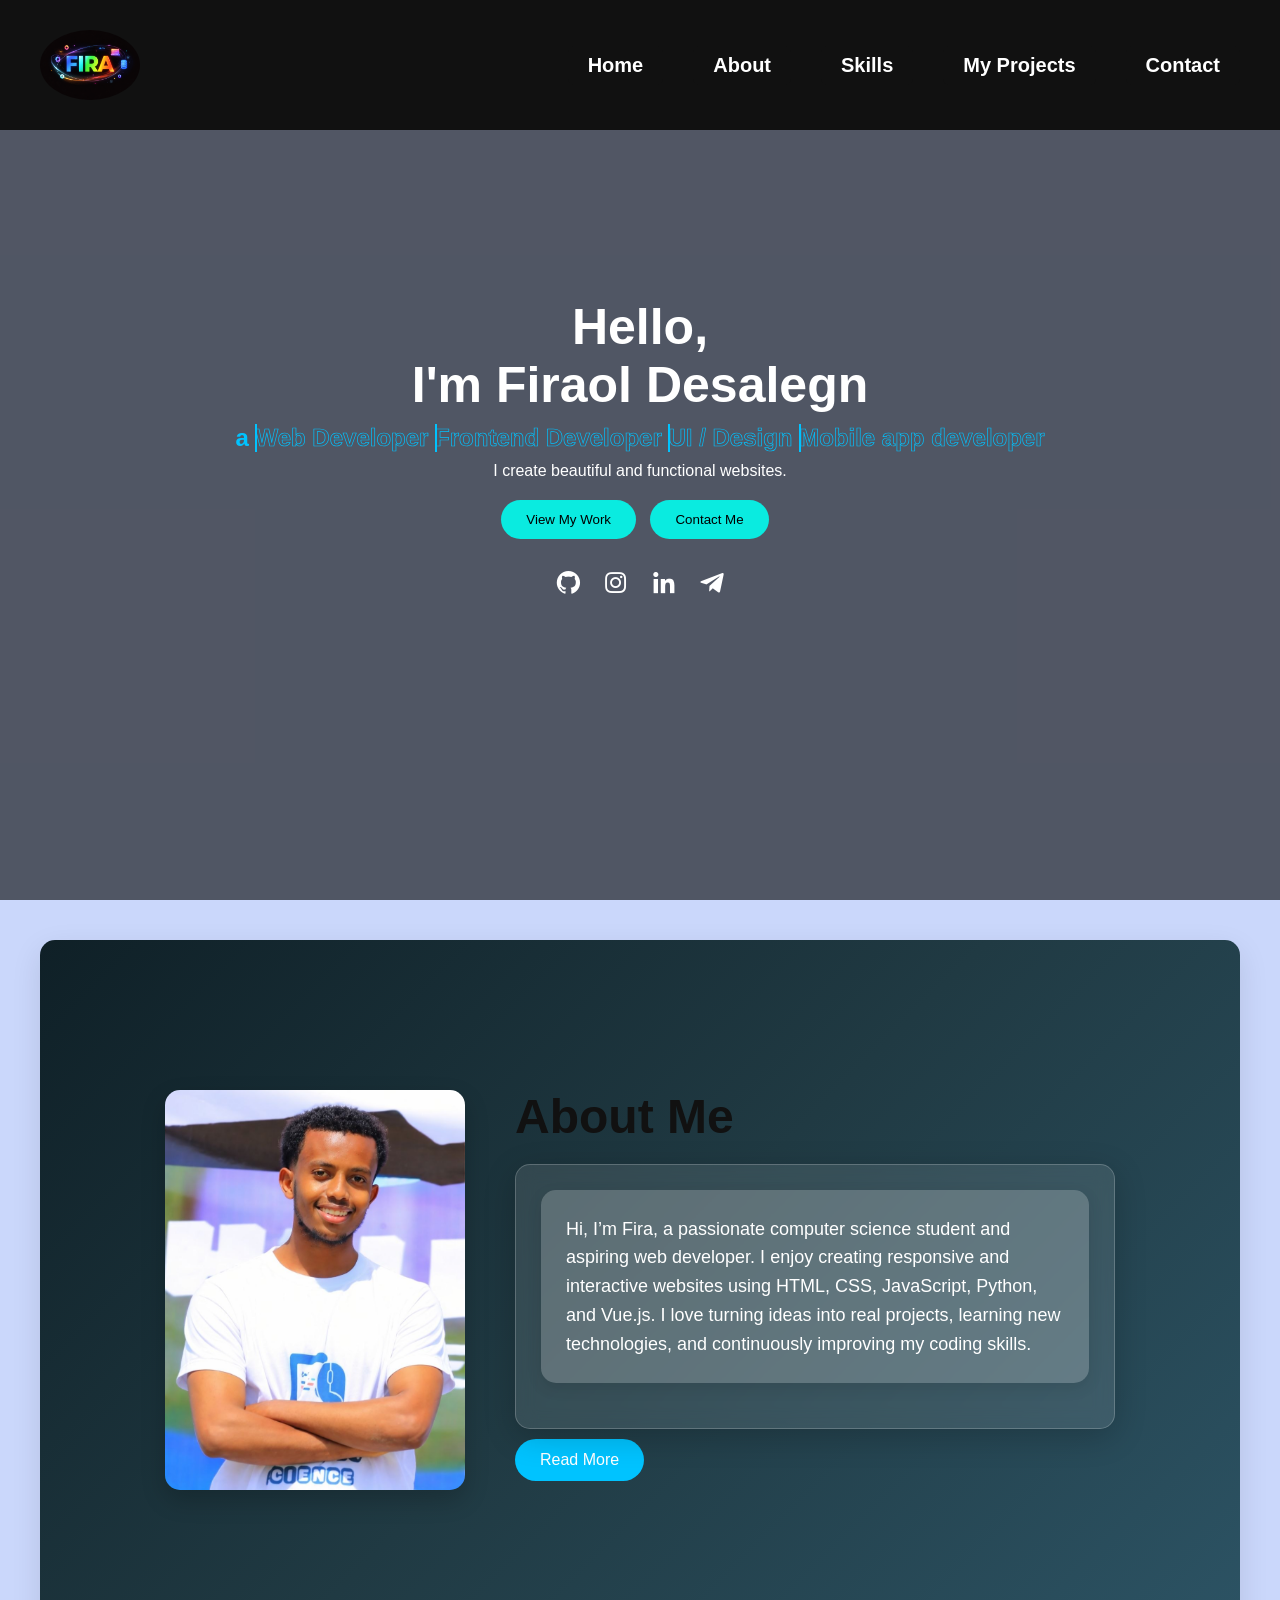
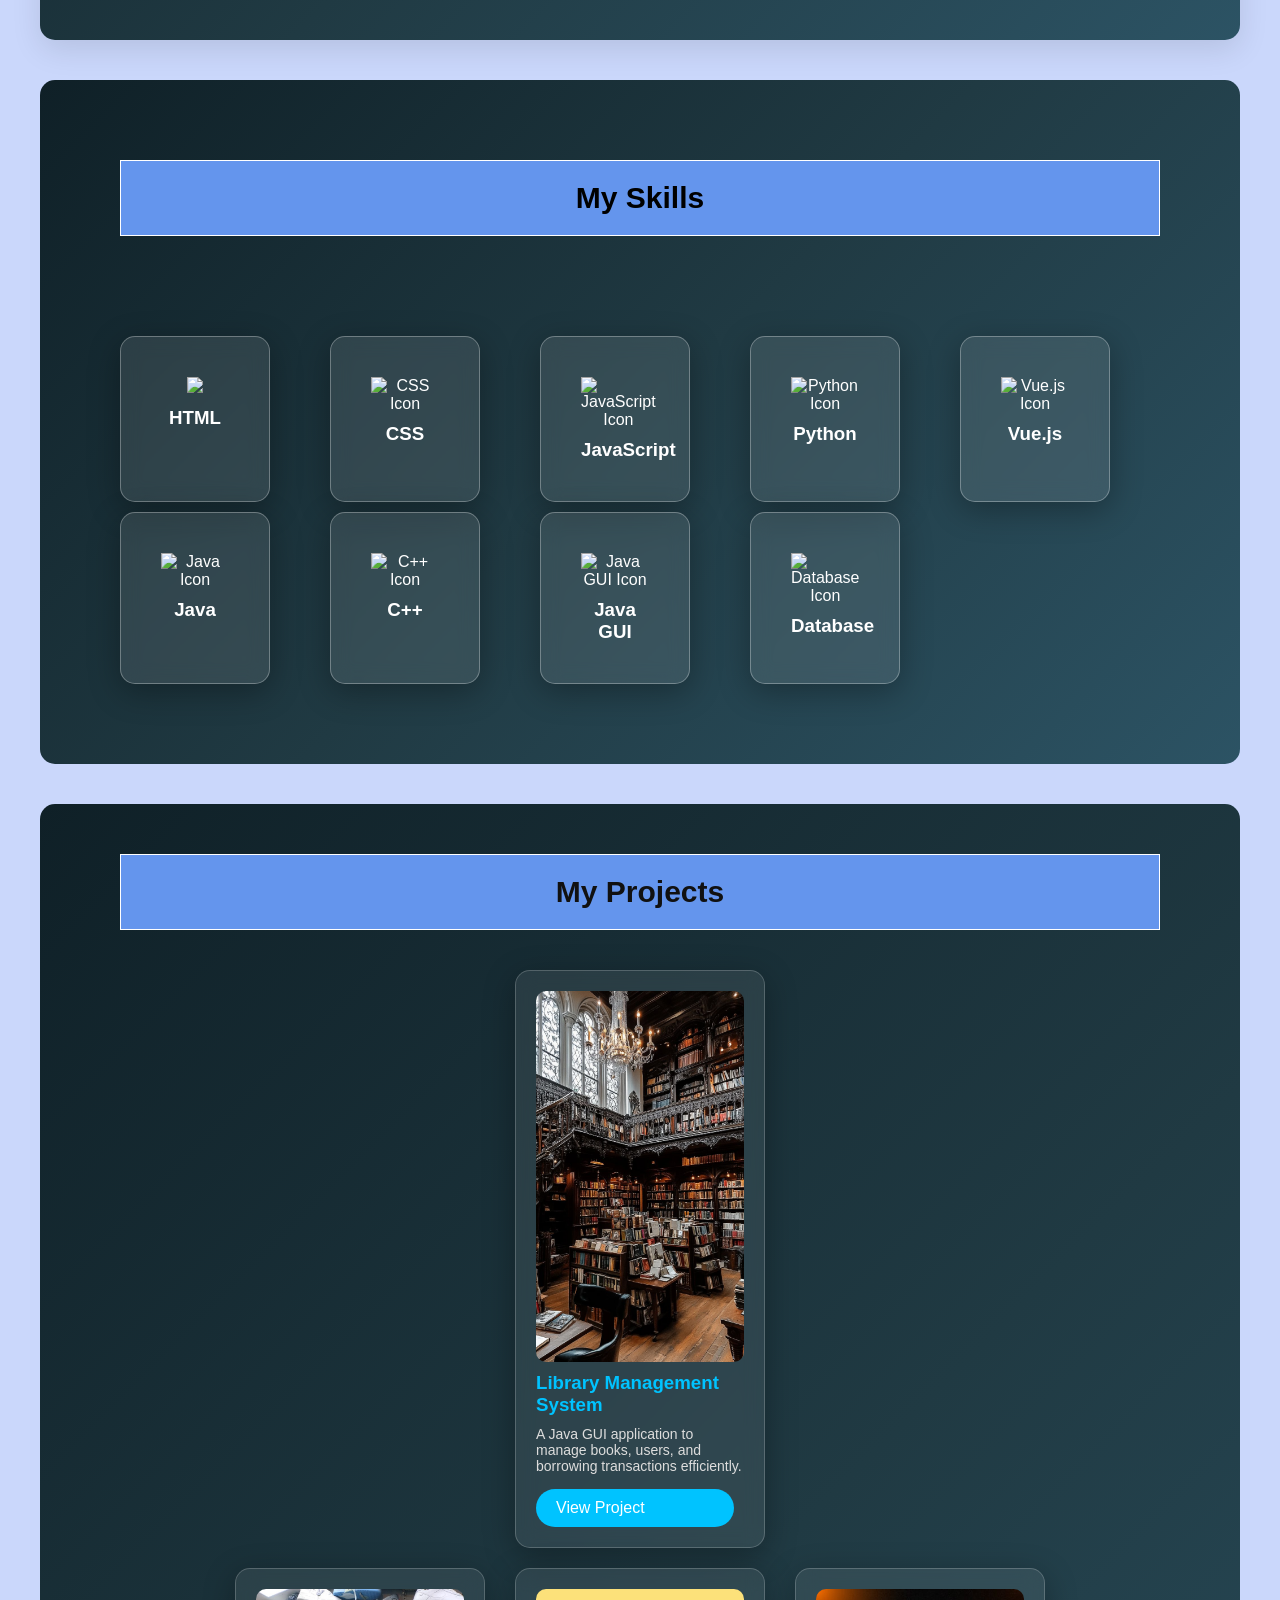
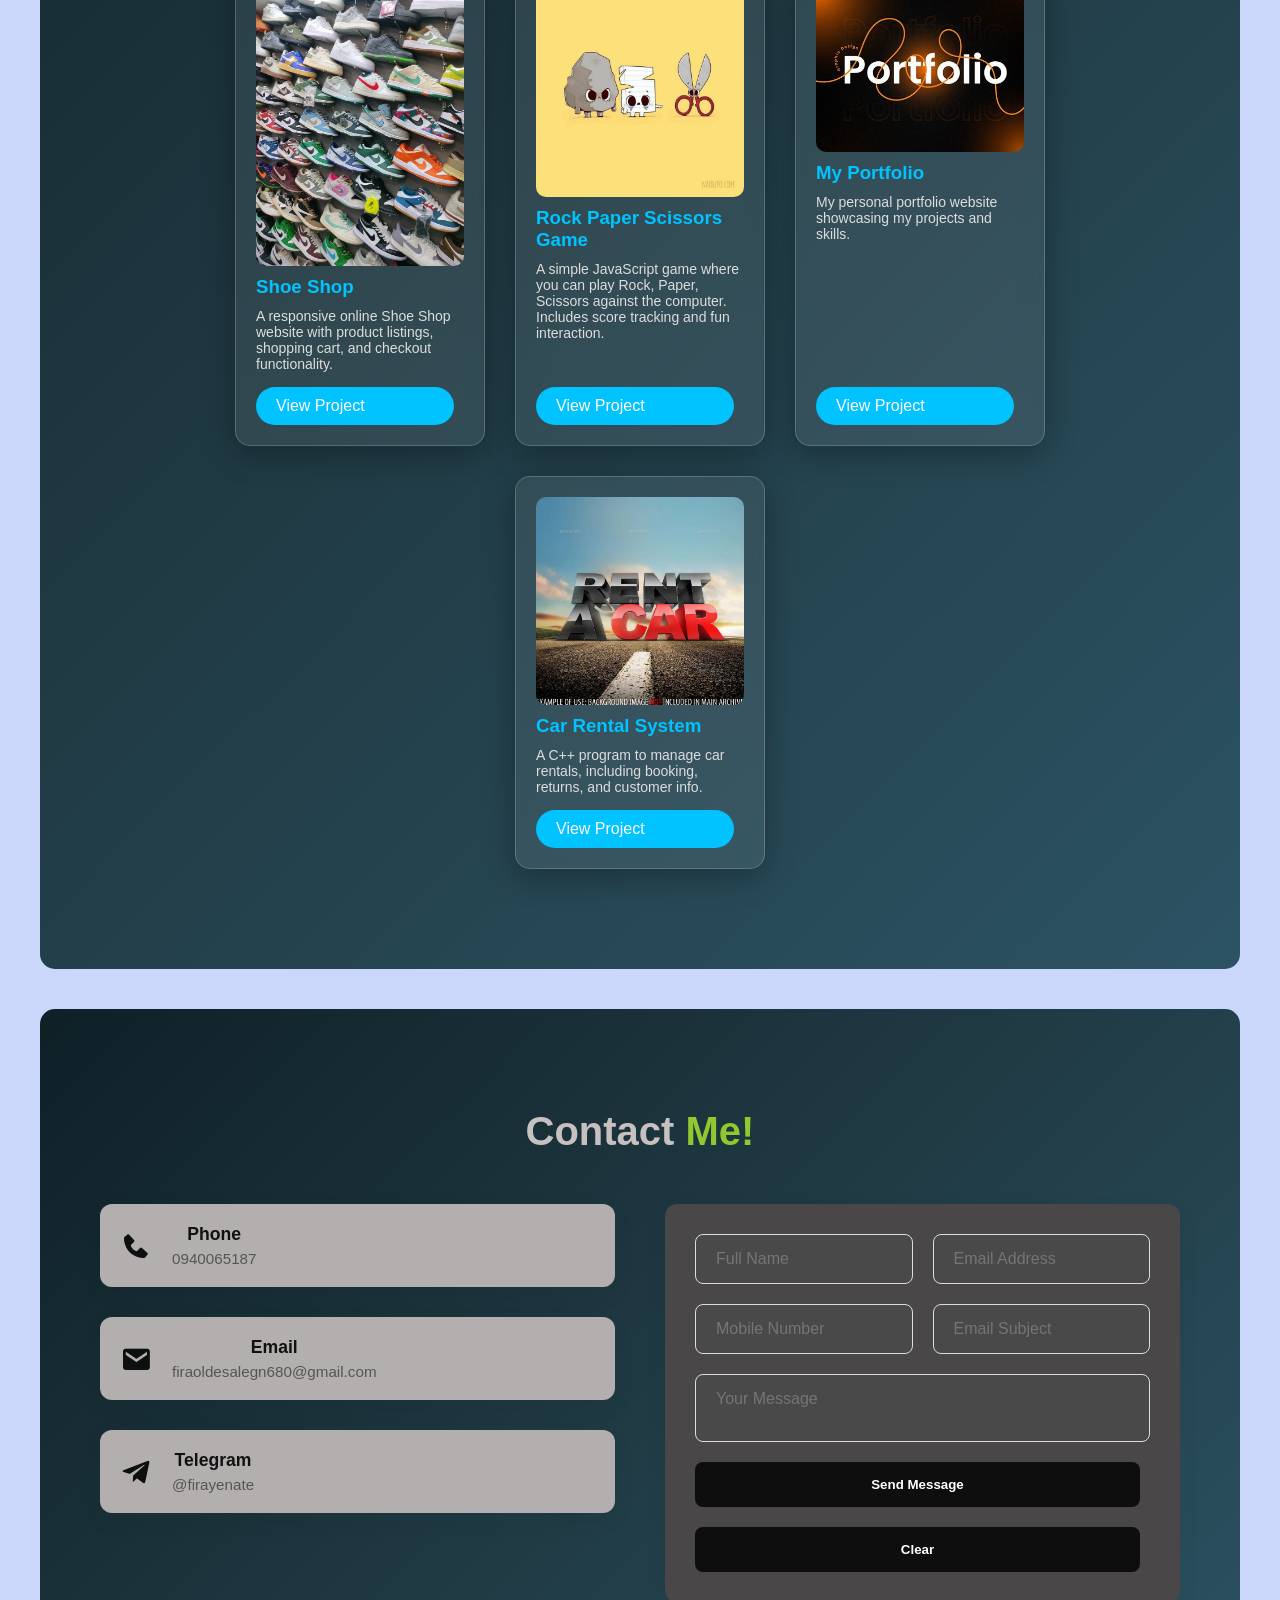
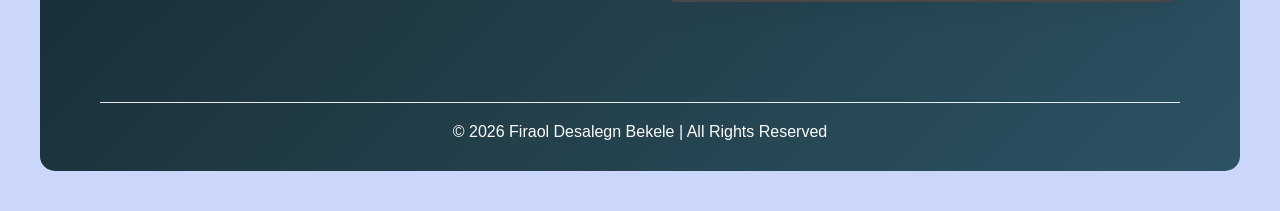
==== index.html @ 2a514461 "first commit" ====
<!DOCTYPE html>
<html lang="en">

<head>
<meta charset="UTF-8">
<meta name="viewport" content="width=device-width, initial-scale=1.0">

<link href='https://unpkg.com/boxicons@2.1.4/css/boxicons.min.css' rel='stylesheet'>

<title>Fira Portfolio</title>
<link rel="stylesheet" href="sty.css">
</head>

<body>

<!-- NAVBAR -->
<nav>
<!-- <h2 class="logo">Fira</h2> -->
<img src="/pro/logooo.png" alt="Fira" width="100" height="70">
<ul>
<li><a href="#home" id="hom">Home</a></li>
<li><a href="#about" id="abo">About</a></li>
<li><a href="#skills" id="skil">Skills</a></li>
<li><a href="#works" id="wor">My Projects</a></li>
<li><a href="#contact" id="cont">Contact</a></li>
<!-- <li>
  <a href="cv.pdf" download class="download-cv" id="down">
    &#8681; Download CV
  </a>
  
</li> -->

</ul>
</nav>

<!-- HERO -->
<section id="home" class="Home">

<div class="Home-text">
            <h1> Hello, <br>
                I'm Firaol Desalegn</h1>
            <h2><strong>a</strong>
                <span style="--i:4" data-text=" Web Developer">Web Developer</span>
                <span style="--i:3" data-text=" Frontend Developer"> Frontend Developer</span>
                <span style="--i:2" data-text=" UI / Design"> UI / Design</span>
                <span style="--i:1" data-text="Mobile app developer">Mobile app developer</span>
            </h2>
<p>I create beautiful and functional websites.</p>

<button class="btn" onclick="document.getElementById('works').scrollIntoView({behavior:'smooth'})">View My Work</button>
<button class="btn"  onclick="document.getElementById('contact').scrollIntoView({behavior:'smooth'})">Contact Me</button>




 <!-- SOCIAL ICONS HERE -->
  <div class="SocialIcon">
    <a href="https://github.com/firayenate" target="_blank"><i class='bx bxl-github'></i></a>
    <a href="https://instagram.com/in/firayenate" target="_blank"><i class='bx bxl-instagram'></i></a>
      <a href="https://linkedin.com/in/firayenate" target="_blank">
    <i class='bx bxl-linkedin'></i>
  </a>
    <a href="https://telegram.com/in/firayenate" target="_blank"><i class='bx bxl-telegram'></i></a>
  </div>
</div>

</section>


<!-- ABOUT -->

<section id="about" class="about">

<img src="pro/photo_2026-03-17_21-40-21.jpg" alt="profile" width="250" height="400" >

<div class="about-text">

<h2>About Me</h2>
<div class="about-text-glass">


<p id="para">
Hi, I’m Fira, a passionate computer science student and aspiring web developer. I enjoy creating responsive and interactive websites using HTML, CSS, JavaScript, Python, and Vue.js. I love turning ideas into real projects, learning new technologies, and continuously improving my coding skills.
</p>
</div>
<button id="readMoreBtn">Read More</button>

</div>

</section>

<script>
  const para = document.getElementById("para");
  const btn = document.getElementById("readMoreBtn");

  let expanded = false;

  btn.addEventListener("click", () => {
    if (!expanded) {
      para.innerHTML = `
        Hi, I’m Fira, a passionate computer science student and aspiring web developer. I enjoy building responsive, interactive, and user-friendly websites using HTML, CSS, JavaScript, Python, and Vue.js.<br><br>
        I have hands-on experience in designing databases, implementing backend logic, and creating full-stack web applications. I love turning ideas into real projects, solving coding challenges, and continuously improving my programming skills.<br><br>
        I’m dedicated to writing clean, efficient code and learning the latest technologies to stay up-to-date in the fast-paced world of web development. My goal is to create applications that are not only functional but also meaningful and impactful.
      `;
      btn.textContent = "Show Less";
      expanded = true;
    } else {
      para.innerHTML = `
        Hi, I’m Fira, a passionate computer science student and aspiring web developer. I enjoy creating responsive and interactive websites using HTML, CSS, JavaScript, Python, and Vue.js. I love turning ideas into real projects, learning new technologies, and continuously improving my coding skills.
      `;
      btn.textContent = "Read More";
      expanded = false;
    }
  });
</script>



<!-- SKILLS -->

<section id="skills" class="skills">

<h2>My Skills</h2>

<div class="skill-container">

<div class="skill-card" id="ht">
  <img src="https://cdn-icons-png.flaticon.com/512/732/732212.png">
<h3>HTML</h3>
</div>

<div class="skill-card" id="cs">
  <img src="https://cdn-icons-png.flaticon.com/512/732/732190.png" alt="CSS Icon">
<h3>CSS</h3>
</div>

<div class="skill-card" id="js">
  <img src="https://cdn-icons-png.flaticon.com/512/5968/5968292.png" alt="JavaScript Icon">
<h3>JavaScript</h3>
</div>

<div class="skill-card" id="py">
   <img src="https://cdn-icons-png.flaticon.com/512/5968/5968350.png" alt="Python Icon">
<h3>Python</h3>
</div>
<div class="skill-card" id="vu">
  <img src="https://cdn-icons-png.flaticon.com/512/5968/5968672.png" alt="Vue.js Icon">
  <h3>Vue.js</h3>
</div>
<div class="skill-card" id="ja">
  <img src="https://cdn-icons-png.flaticon.com/512/226/226777.png" alt="Java Icon">
  <h3>Java</h3>
</div>

<div class="skill-card" id="c">
  <img src="https://cdn-icons-png.flaticon.com/512/6132/6132222.png" alt="C++ Icon">
  <h3>C++</h3>
</div>

<div class="skill-card" id="jg">
  <img src="https://cdn-icons-png.flaticon.com/512/226/226777.png" alt="Java GUI Icon">
  <h3>Java GUI</h3>
</div>

<div class="skill-card" id="da">
  <img src="https://cdn-icons-png.flaticon.com/512/4248/4248443.png" alt="Database Icon">
  <h3>Database</h3>
</div>
</section>



<section id="works" class="works">
  <h2>My Projects</h2>
<div class="projects-container">
<div class="project-card">
  <img src="pro/library.jpg" alt="Library Management System in Java">
  <h3>Library Management System</h3>
  <p>A Java GUI application to manage books, users, and borrowing transactions efficiently.</p>
  <a href="library-management-java.html" class="btn" target="_blank">View Project</a>
</div>
<div class="projects-container">
 <div class="project-card">

<img src="pro/shoe.jpg" alt="Shoe Shop">
<h3>Shoe Shop</h3>
 <p>A responsive online Shoe Shop website with product listings, shopping cart, and checkout functionality.</p>
  <a href="pro/index.html"  class="btn" target="_blank">View Project</a>
 </div>
<div class="project-card">
  <img src="pro/rock.jpg" alt="Rock Paper Scissors Game">
  <h3>Rock Paper Scissors Game</h3>
  <p>A simple JavaScript game where you can play Rock, Paper, Scissors against the computer. Includes score tracking and fun interaction.</p>
  <a href="pro/rock-paper-scissor.html" class="btn" target="_blank">View Project</a>
</div>
<div class="project-card">

   <img src="pro/port.jpg" alt="My Portfolio">
  <h3>My Portfolio</h3>
<p>My personal portfolio website showcasing my projects and skills.</p>
  <a href="home.html" class="btn" target="_blank">View Project</a>
</div>


<div class="project-card">
  <img src="pro/car-rental.jpg" alt="Car Rental System">
  <h3>Car Rental System</h3>
  <p>A C++ program to manage car rentals, including booking, returns, and customer info.</p>
  <a href="pro/home.html" class="btn" target="_blank">View Project</a>
</div>
</div>

</section>


<!-- CONTACT -->

<section class="contact" id="contact">
        <h2 class="heading">Contact <span>Me!</span></h2>

        <div class="contact-container">
            <div class="contact-info">
                <div class="info-item">
                    <i class='bx bxs-phone'></i>
                    <div>
                        <h4>Phone</h4>
                        <p>0940065187</p>
                    </div>
                </div>
                <div class="info-item">
                    <i class='bx bxs-envelope'></i>
                    <div>
                        <h4>Email</h4>
                        <p>firaoldesalegn680@gmail.com</p>
                    </div>
                </div>
                <div class="info-item">
                    <i class='bx bxl-telegram'></i>
                    <div>
                        <h4>Telegram</h4>
                        <p>@firayenate</p>
                    </div>
                </div>
            </div>

            <div class="contact-form">
             <form action="https://formspree.io/f/yourformid" method="POST">
  <div class="input-box">
    <input type="text" name="name" placeholder="Full Name" required>
    <input type="email" name="email" placeholder="Email Address" required>
  </div>
  <div class="input-box">
    <input type="number" name="mobile" placeholder="Mobile Number" required>
    <input type="text" name="subject" placeholder="Email Subject" required>
  </div>
  <textarea name="message" placeholder="Your Message" required></textarea>
  <input type="submit" value="Send Message" class="btn">
  <input type="reset" value="Clear" class="btn">
</form>
            </div>
        </div>
        <footer>
        <p>&copy; 2026 Firaol Desalegn Bekele | All Rights Reserved</p>
    </footer>

    </section>




</body>
</html>
---- sty.css ----
*{
margin:0;
padding:0;
box-sizing:border-box;
font-family:Arial;
}

body{
  background-color: #104bf038;
  
}

html{
scroll-behavior:smooth;
}

/* NAVBAR */

nav{
display:flex;
justify-content:space-between;
align-items:center;
padding:30px 40px;
background:#111;
color:white;
position:fixed;
top:0;
width:100%;
z-index:1000;
}
nav img{
  border-radius: 50%;

}

nav ul{
display:flex;
list-style:none;
gap:30px;
}

nav a{
  font-size: 20px;
   display: flex;                /* Align icon and text */
  align-items: center;          /* Center vertically */
  gap: 4px;      
  padding: 8px 20px;            /* Button size */
  background-color: #111;       /* Dark background */
  color: white;                 /* Text color */
  text-decoration: none;        /* Remove underline */
  font-weight: bold;
  border-radius: 6px; 
}



nav a:hover{
color:#00c3ff;
transition: 0.5s;
transform: scale(1.2);
font-weight: bold;
 background-color: #444;  
   box-shadow: 0 0 12px 3px rgba(255,255,255,0.7); /* white glow */
  transform: scale(1.05);
}

nav ul li a.download-cv {
  display: flex;                /* Align icon and text */
  align-items: center;          /* Center vertically */
  gap: 4px;                     /* Space between icon and text */
  padding: 8px 20px;            /* Button size */
  background-color: #111;       /* Dark background */
  color: white;                 /* Text color */
  text-decoration: none;        /* Remove underline */
  font-weight: bold;
  border-radius: 6px;           /* Rounded corners */
  transition: background 0.3s;  /* Smooth hover */
}

nav ul li a.download-cv:hover {
  background-color: #444; 
    box-shadow: 0 0 12px 3px rgba(255,255,255,0.7); /* white glow */
  transform: scale(1.05);     
}


/* nav a:target-current{
color:rgb(93, 93, 218);
} */
#hom:active{
  background-color: #07dacf;
  color: #201f1f;
}

#abo:active{
   background-color: #07dacf;
    color: #201f1f;
}

#skil:active{
   background-color: #07dacf;
    color: #201f1f;
}
#wor:active{
   background-color: #07dacf;
    color: #201f1f;
}
#cont:active{
   background-color: #07dacf;
    color: #201f1f;
} 
#down:active{
   background-color: #07dacf;
    color: #201f1f;
}


.Home {
  scroll-margin-top: 100px;
}

.about {
  scroll-margin-top: 100px;
}

.skills {
  scroll-margin-top: 100px;
}

.works {
  scroll-margin-top: 100px;
}

.contact {
  scroll-margin-top: 100px;
}



 
 

/* Home */

.Home{
height:900px;
background:url("https://images.unsplash.com/photo-1498050108023-c5249f4df085");

background-size:cover;
background-position:center;
display:flex;
align-items:center;
justify-content:center;
text-align:center;
color:white;
position:relative;
}

.Home::before{
content:"";
position:absolute;
top:0;
left:0;
width:100%;
height:100%;
background:rgba(0,0,0,0.6);
}

.Home-text{
position:relative;
z-index:1;
}

.Home-text h1{
font-size:50px;
}

.Home-text h2{
color:#00c3ff;
margin:10px 0;
 position: relative;
  font-size: 24px;
}

.Home-text h2 span{
    position: relative;
    display:inline-block;
    color: transparent;
    -webkit-text-stroke:.7px #00c3ff;
    animation: display-text 16s linear infinite;
    animation-delay: calc(-4s*var(--i));
 }
 @keyframes display-text {
    25%,
    100% {
        display: none;
    }
 }
 .Home-text p{
    font-size: 16px;
    margin: 10px 0 25px;
 }
.Home-text h2 span::before{
    content: attr(data-text);
    position: absolute;
    width: 0%;
    border-right: 2px solid #00c3ff;
    color: #00c3ff;
    white-space: nowrap;
    overflow: hidden;
    animation: fill-text 4s linear infinite;
 }
 @keyframes fill-text {
    10%,
    100%{
        width:0;
    }
    70%,
    90%{
        width: 100%;
    }
 }







.Home-text p{
margin-bottom:20px;
}

.btn{
background:#0aebe0;
border:none;
padding:12px 25px;
border-radius:25px;
margin-right:10px;
cursor:pointer;
}
.btn:hover{
    box-shadow: 0 0 12px 3px rgba(9, 238, 96, 0.7); /* white glow */
  transform: scale(1.05);
  
}



.SocialIcon {
  position: relative;
  z-index: 2; /* IMPORTANT */
  margin-top: 30px;
  display: flex;
  gap: 20px;
  justify-content: center;
}

.SocialIcon a {
  color: white;
  font-size: 28px;
  transition: 0.3s;
}

.SocialIcon a:hover {
  color: #00c3ff;
  transform: scale(1.2);
   box-shadow: 0 0 12px 3px rgba(255,255,255,0.7); /* white glow */
  transform: scale(1.05);
  
}

/* ABOUT */

.about{
  display: flex;
  align-items: center;
  justify-content: center;
  gap: 50px;
  padding: 20px;
background: linear-gradient(135deg, #0f2027, #203a43, #2c5364);
  border-radius: 15px;
  box-shadow: 0 10px 30px rgba(0,0,0,0.1);
  margin: 40px;
  flex-wrap: wrap;
  height: 700px;
}


.about img {
  width: 300px;       /* set fixed width */
  height: 400px;      /* set fixed height */
  border-radius: 15px; /* round corners */
  box-shadow: 0 10px 25px rgba(0,0,0,0.2);
  object-fit: cover;   /* maintain aspect ratio, crop excess */
  transition: transform 0.5s;
}


/* 
.about-img{
  width: 300px;
  height: auto;
  border-radius: 20px;
  box-shadow: 0 10px 25px rgba(0,0,0,0.2);
  transition: transform 0.5s;
} */



 .about-text{
  max-width: 600px;
 }   
.about-text-glass {
  background: rgba(255, 255, 255, 0.1);        /* semi-transparent */
  backdrop-filter: blur(10px);                 /* frosted glass blur */
  -webkit-backdrop-filter: blur(10px);        /* for Safari */
  border: 1px solid rgba(255, 255, 255, 0.2); /* subtle border */
  box-shadow: 0 8px 32px rgba(0, 0, 0, 0.2);  /* depth shadow */
  padding: 25px;
  border-radius: 15px;
  color: rgb(103, 141, 32);                                /* text visible on glass */
  max-width: 600px;                            /* optional width limit */
  transition: 0.3s;
  margin-top: 20px;
}

.about-text-glass:hover {
  transform: scale(1.02);
  box-shadow: 0 0 20px rgba(0, 195, 255, 0.6); /* subtle glow on hover */
}




.about-text h2{
  font-size: 48px;
  margin-bottom: 20px;
  color: #111;
}

.about-text p{
  font-size: 18px;
  line-height: 1.6;
  margin-bottom: 20px;
  color: white;
  background: rgba(255, 255, 255, 0.2);
  padding: 25px;
  border-radius: 15px;
  box-shadow: 0 5px 15px rgba(0,0,0,0.1);
}



.about-text button{
  margin-top: 10px;
  margin-bottom: 10px;
  padding: 12px 25px;
  background: #00c3ff;
  border: none;
  border-radius: 25px;
  color: white;
  font-size: 16px;
  cursor: pointer;
  transition: 0.3s;
}

.about-text button:hover{
  background: #007acc;
  transform: scale(1.05);
    box-shadow: 0 0 12px 3px rgba(150, 197, 22, 0.7); /* white glow */
  transform: scale(1.05);
}

/* Responsive for mobile */
@media (max-width: 900px){
  .about{
    flex-direction: column;
    text-align: center;
    padding: 50px 20px;
  }

  .about-text p{
    padding: 20px;
  }
}
/* SKILLS */

.skills{
  position: relative;
  padding:80px;
  text-align:center;
  margin: 40px;
    border-radius: 15px;
  background: linear-gradient(135deg, #0f2027, #203a43, #2c5364);
}
.skills h2{
border: 1px white solid;
font-size: 30px;
background-color: cornflowerblue;
padding: 20px;

}

.skill-container{
display:grid;
 grid-template-columns: repeat(5, 1fr);
justify-content:center;
gap: 10px;
margin-top:100px;
}

.skill-card{
  padding: 40px;
  width: 150px;
  border-radius: 15px;
  text-align: center;
  color: white;

  /* GLASS EFFECT */
  background: rgba(255, 255, 255, 0.1);
  backdrop-filter: blur(10px);
  -webkit-backdrop-filter: blur(10px);

  /* BORDER */
  border: 1px solid rgba(255, 255, 255, 0.3);

  /* SHADOW */
  box-shadow: 0 8px 32px rgba(0, 0, 0, 0.3);

  transition: 0.3s;
}

#ht:hover,
#cs:hover,
#js:hover,
#py:hover,
#vu:hover,
#ja:hover,
#c:hover,
#da:hover,
#jg:hover{
transform: translateY(-10px);
box-shadow: 0 10px 20px rgba(0,0,0,0.2);
transition: 0.5s;
background-color: darkgrey;
 transform: scale(1.05);
    box-shadow: 0 0 12px 3px rgba(214, 108, 8, 0.7); /* white glow */

}

.skill-card img{
width:80px;
margin-bottom:10px;
}

/* WORKS / PROJECTS */

.works {
  padding: 80px;
  text-align: center;
  margin: 40px;
    border-radius: 15px;
  background: linear-gradient(135deg, #0f2027, #203a43, #2c5364);
}

.works h2 {
font-size: 36px;

margin-bottom: 20px;
color: #111;
margin-top: -30px;
border: 1px white solid;
font-size: 30px;
background-color: cornflowerblue;
padding: 20px;
margin-bottom: 50px;
}

.projects-container {
display: flex;
justify-content: center;
gap: 30px;
flex-wrap: wrap;
margin-top:-10px;
margin-bottom: 10px;

}


.project-card {
  width: 250px;
  padding: 20px;
  border-radius: 15px;

  /* GLASS EFFECT */
  background: rgba(255, 255, 255, 0.08);
  backdrop-filter: blur(10px);
  -webkit-backdrop-filter: blur(10px);

  /* BORDER */
  border: 1px solid rgba(255, 255, 255, 0.2);

  /* SHADOW */
  box-shadow: 0 8px 32px rgba(0, 0, 0, 0.3);

  color: white;
  text-align: left;

  display: flex;
  flex-direction: column;

  transition: 0.3s;
}


.project-card img {
width: 100%;
border-radius: 10px;
margin-bottom: 10px;

}

.project-card h3 {
margin-bottom: 10px;
color: #00c3ff;
}

.project-card p {
font-size: 14px;
margin-bottom: 15px;
  color: #ddd;

flex-grow: 1;
}

.project-card .btn {
text-decoration: none;
display: inline-block;
background: #00c3ff;
color: white;
padding: 10px 20px;
border-radius: 25px;
transition: 0.3s;

margin-top: auto;
}

.project-card .btn:hover {
transform: scale(1.05);
background-color: chartreuse;
 transform: scale(1.05);
    box-shadow: 0 0 12px 3px rgba(150, 197, 22, 0.7); /* white glow */
  transform: scale(1.05);
}

.project-card:hover {
transform: translateY(-10px);
box-shadow: 0 10px 20px rgba(0,0,0,0.2);
 transform: scale(1.05);
    box-shadow: 0 0 12px 3px rgba(150, 197, 22, 0.7); /* white glow */
  transform: scale(1.05);
}

/* RESPONSIVE */

@media screen and (max-width: 800px) {
.projects-container {
flex-direction: column;
align-items: center;
}

.project-card {
width: 90%;
}
}

/* CONTACT */

/* ================= CONTACT SECTION ================= */
.contact {
    padding: 100px 60px;
background: linear-gradient(135deg, #0f2027, #203a43, #2c5364);
    text-align: center;
    margin: 40px;
      border-radius: 15px;
}

.contact .heading {
    font-size: 2.5rem;
    margin-bottom: 50px;
    color: #c7c0c0;
    font-weight: 700;
}

.contact .heading span {
    color: #92c72f; /* highlight color for "Me!" */
}

.contact-container {
    display: flex;
    flex-wrap: wrap;
    justify-content: space-between;
    gap: 50px;
}

.contact-info, .contact-form {
    flex: 1 1 400px;
}

.contact-info .info-item {
    display: flex;
    align-items: center;
    margin-bottom: 30px;
    background: #b4afaf;
    padding: 20px;
    border-radius: 12px;
    box-shadow: 0px 8px 25px rgba(0,0,0,0.05);
    transition: transform 0.3s ease, box-shadow 0.3s ease;
}

.contact-info .info-item:hover {
    transform: translateY(-5px);
    box-shadow: 0px 12px 35px rgba(0,0,0,0.1);
}

.contact-info .info-item i {
    font-size: 2rem;
    color: #0e0f0f;
    margin-right: 20px;
}

.contact-info .info-item h4 {
    margin: 0;
    font-size: 1.1rem;
    font-weight: 600;
    color: #111;
}

.contact-info .info-item p {
    margin: 5px 0 0 0;
    font-size: 0.95rem;
    color: #555;
}

.contact-form form {
    display: flex;
    flex-direction: column;
    gap: 20px;
    background: #494747;
    padding: 30px;
    border-radius: 12px;
    box-shadow: 0px 8px 25px rgba(0,0,0,0.05);
}

.contact-form .input-box {
    display: flex;
    gap: 20px;
}

.contact-form input[type="text"],
.contact-form input[type="email"],
.contact-form input[type="number"],
.contact-form textarea {
    width: 100%;
    background-color:rgb(73, 73, 73) ;
    padding: 15px 20px;
    border-radius: 8px;
    border: 1px solid #ddd;
    font-size: 1rem;
    resize: none;
    transition: all 0.3s ease;
}

.contact-form input:focus,
.contact-form textarea:focus {
    border-color: #ffed4d;
    outline: none;
    box-shadow: 0px 0px 8px rgba(218, 199, 29, 0.3);
}

.contact-form input[type="submit"] {
    background-color: #0d0e0d;
    color: white;
    font-weight: 600;
    padding: 15px;
    border: none;
    border-radius: 8px;
    cursor: pointer;
    transition: all 0.3s ease;
}
.contact-form input[type="reset"] {
    background-color: #0d0e0d;
    color: white;
    font-weight: 600;
    padding: 15px;
    border: none;
    border-radius: 8px;
    cursor: pointer;
    transition: all 0.3s ease;
}

.contact-form input[type="submit"]:hover {
    background-color: #272b28;
    box-shadow: 0px 5px 15px rgba(100, 100, 98, 0.4);
  
}

/* RESPONSIVE */
@media screen and (max-width: 992px) {
    .contact-container {
        flex-direction: column;
        gap: 40px;
    }
}

footer { 
  margin-top: 100px;
  margin-bottom: -70px;
    padding-top: 20px; 
    text-align: center; 
    border-top: 1px solid rgba(255, 255, 255, 0.89); 
    color: #fcfafa; 
}
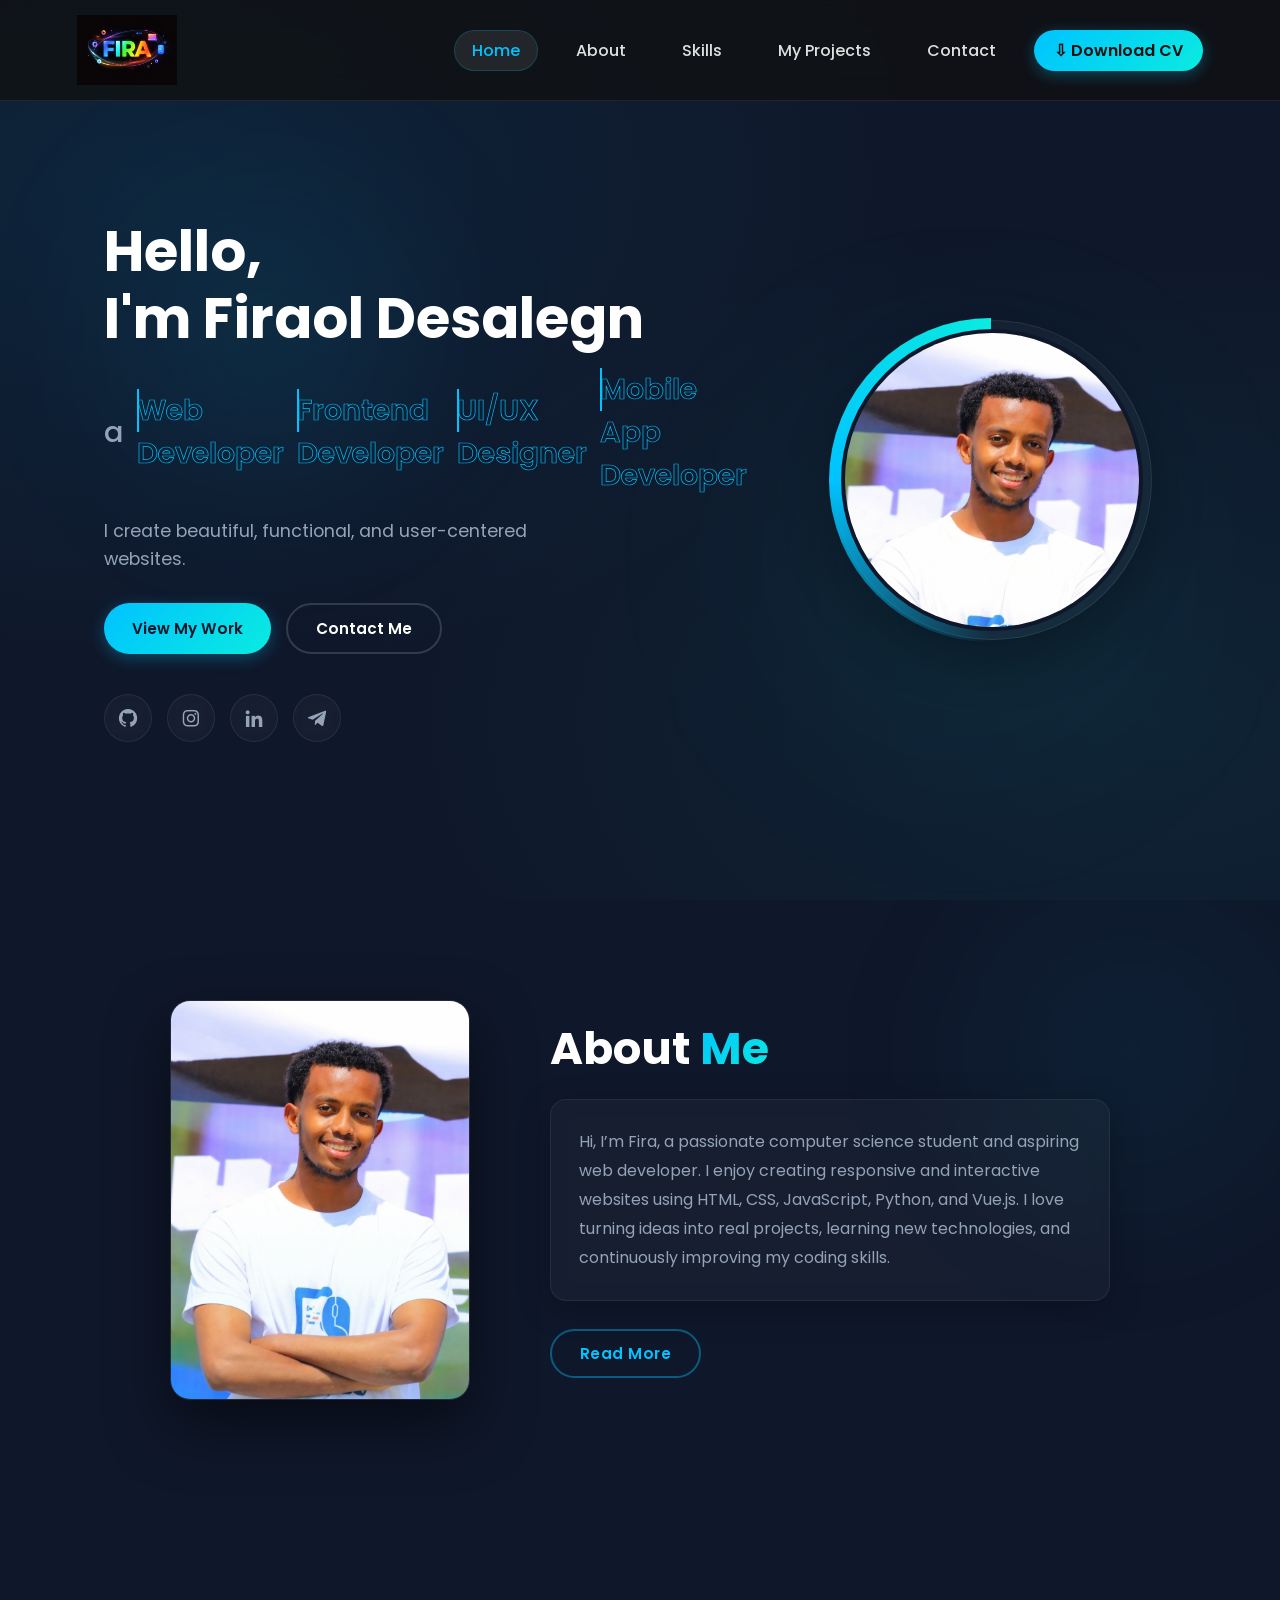
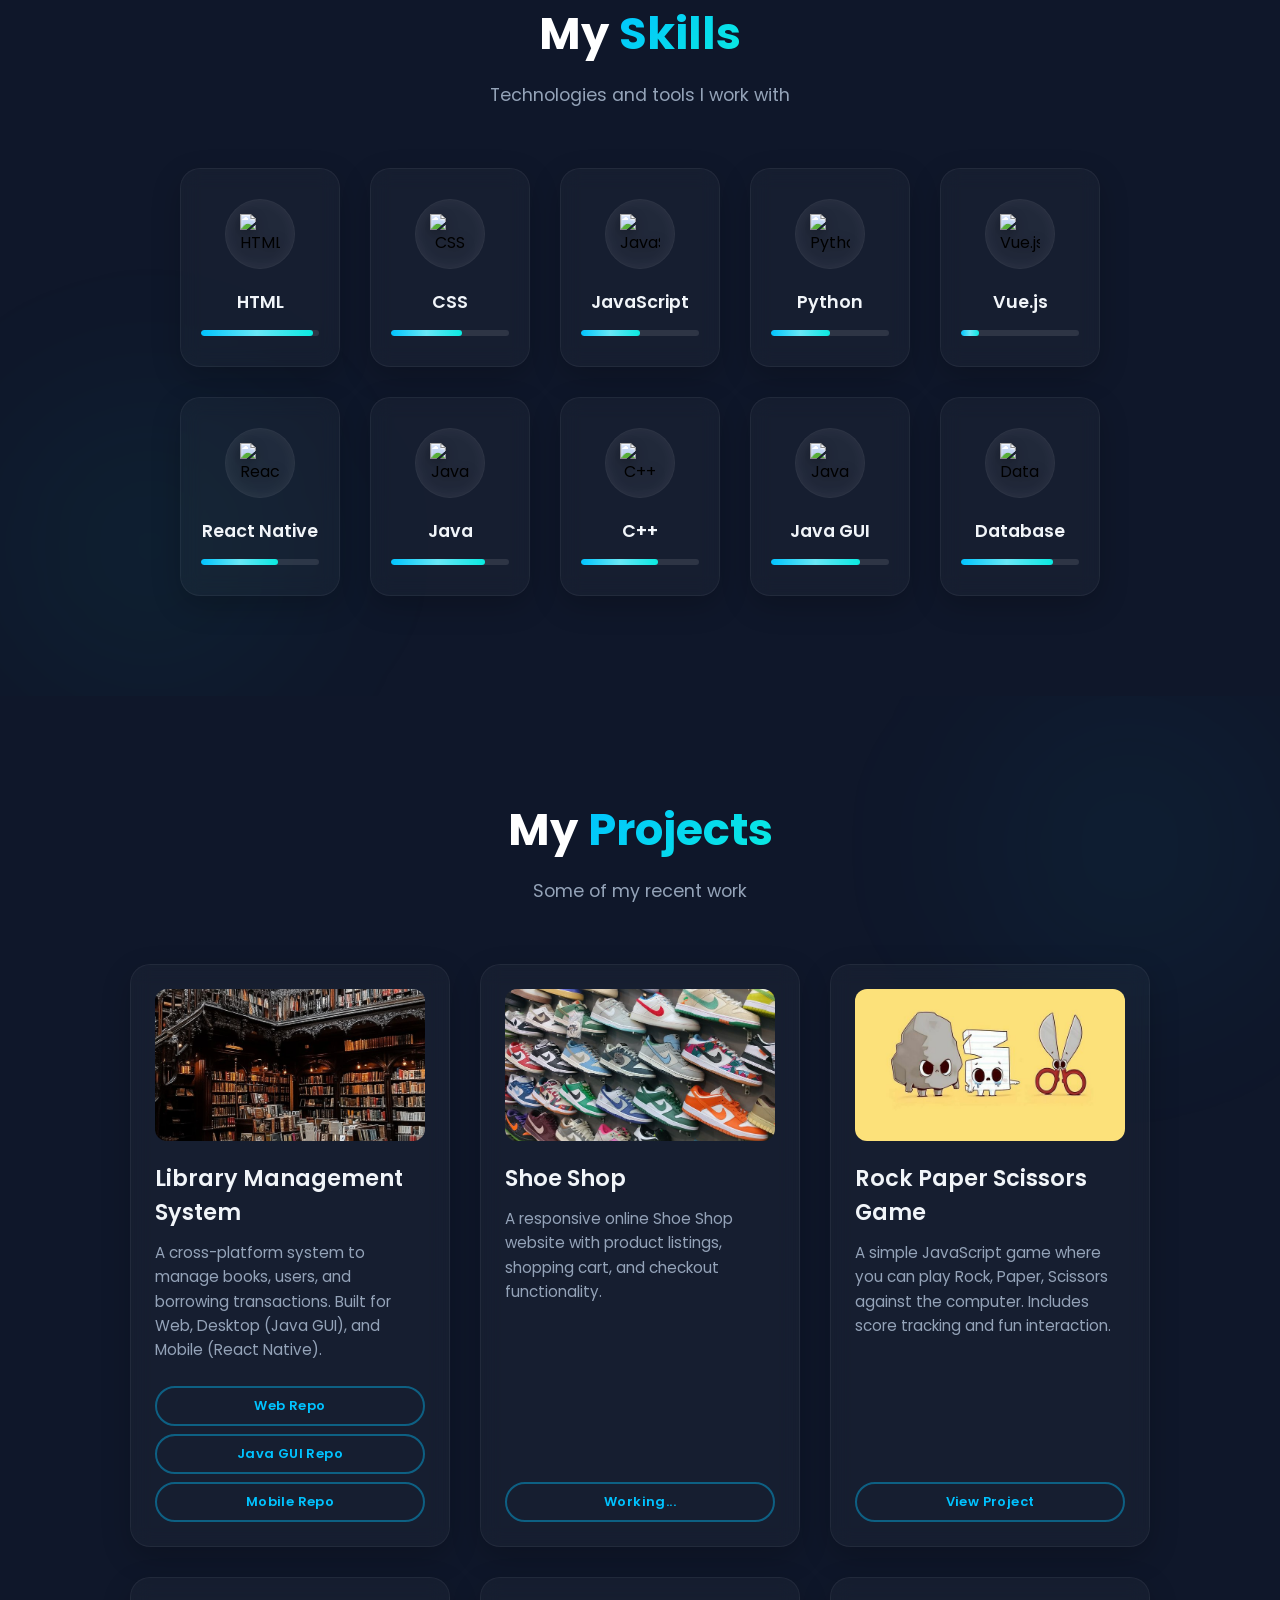
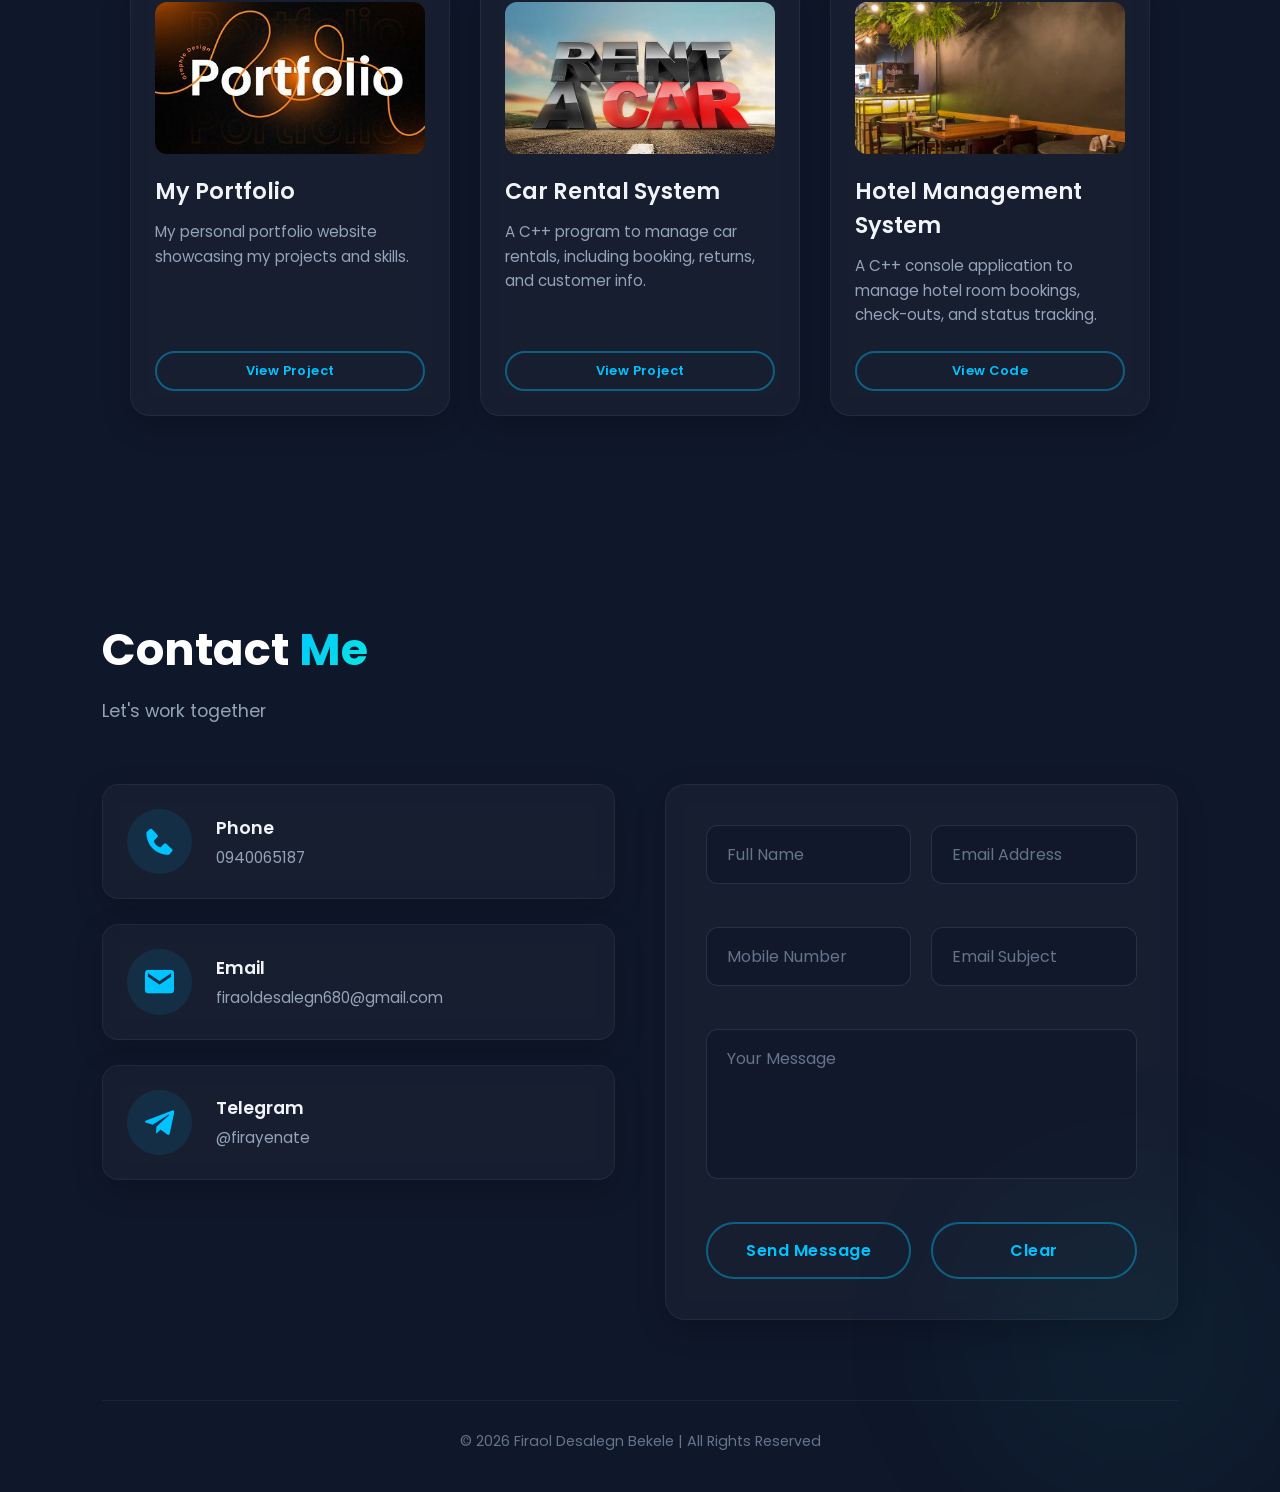
==== commit 58e013bf: "Update portfolio styling and add Hotel Management System project" ====
--- a/index.html
+++ b/index.html
@@ -15,101 +15,97 @@
 
 <!-- NAVBAR -->
 <nav>
-<!-- <h2 class="logo">Fira</h2> -->
-<img src="/pro/logooo.png" alt="Fira" width="100" height="70">
+<img src="pro/logooo.png" alt="Fira" width="100" height="70">
+<div class="menu-toggle" id="mobile-menu">
+  <i class="bx bx-menu"></i>
+</div>
 <ul>
-<li><a href="#home" id="hom">Home</a></li>
-<li><a href="#about" id="abo">About</a></li>
-<li><a href="#skills" id="skil">Skills</a></li>
-<li><a href="#works" id="wor">My Projects</a></li>
-<li><a href="#contact" id="cont">Contact</a></li>
-<!-- <li>
-  <a href="cv.pdf" download class="download-cv" id="down">
-    &#8681; Download CV
-  </a>
-  
-</li> -->
-
+  <li><a href="#home" id="hom" class="active">Home</a></li>
+  <li><a href="#about" id="abo">About</a></li>
+  <li><a href="#skills" id="skil">Skills</a></li>
+  <li><a href="#works" id="wor">My Projects</a></li>
+  <li><a href="#contact" id="cont">Contact</a></li>
+  <li>
+    <a href="cv.pdf" download class="download-cv" id="down">
+      &#8681; Download CV
+    </a>
+  </li>
 </ul>
 </nav>
 
 <!-- HERO -->
 <section id="home" class="Home">
-
-<div class="Home-text">
-            <h1> Hello, <br>
-                I'm Firaol Desalegn</h1>
-            <h2><strong>a</strong>
-                <span style="--i:4" data-text=" Web Developer">Web Developer</span>
-                <span style="--i:3" data-text=" Frontend Developer"> Frontend Developer</span>
-                <span style="--i:2" data-text=" UI / Design"> UI / Design</span>
-                <span style="--i:1" data-text="Mobile app developer">Mobile app developer</span>
-            </h2>
-<p>I create beautiful and functional websites.</p>
-
-<button class="btn" onclick="document.getElementById('works').scrollIntoView({behavior:'smooth'})">View My Work</button>
-<button class="btn"  onclick="document.getElementById('contact').scrollIntoView({behavior:'smooth'})">Contact Me</button>
-
-
-
-
- <!-- SOCIAL ICONS HERE -->
-  <div class="SocialIcon">
-    <a href="https://github.com/firayenate" target="_blank"><i class='bx bxl-github'></i></a>
-    <a href="https://instagram.com/in/firayenate" target="_blank"><i class='bx bxl-instagram'></i></a>
-      <a href="https://linkedin.com/in/firayenate" target="_blank">
-    <i class='bx bxl-linkedin'></i>
-  </a>
-    <a href="https://telegram.com/in/firayenate" target="_blank"><i class='bx bxl-telegram'></i></a>
-  </div>
-</div>
-
+  <div class="Home-container">
+    <div class="Home-text">
+      <h1>Hello, <br> I'm Firaol Desalegn</h1>
+      <h2>
+        <strong>a </strong>
+        <span style="--i:4" data-text="Web Developer">Web Developer</span>
+        <span style="--i:3" data-text="Frontend Developer">Frontend Developer</span>
+        <span style="--i:2" data-text="UI/UX Designer">UI/UX Designer</span>
+        <span style="--i:1" data-text="Mobile App Developer">Mobile App Developer</span>
+      </h2>
+      <p>I create beautiful, functional, and user-centered websites.</p>
+      
+      <div class="btn-group">
+        <button class="btn btn-primary" onclick="document.getElementById('works').scrollIntoView({behavior:'smooth'})">View My Work</button>
+        <button class="btn btn-secondary" onclick="document.getElementById('contact').scrollIntoView({behavior:'smooth'})">Contact Me</button>
+      </div>
+
+      <!-- SOCIAL ICONS HERE -->
+      <div class="SocialIcon">
+        <a href="https://github.com/firayenate" target="_blank"><i class='bx bxl-github'></i></a>
+        <a href="https://instagram.com/firayenate" target="_blank"><i class='bx bxl-instagram'></i></a>
+        <a href="https://linkedin.com/in/firayenate" target="_blank"><i class='bx bxl-linkedin'></i></a>
+        <a href="https://t.me/firayenate" target="_blank"><i class='bx bxl-telegram'></i></a>
+      </div>
+    </div>
+
+    <div class="home-img">
+      <div class="img-box">
+        <div class="img-item">
+          <img src="pro/photo_2026-03-17_21-40-21.jpg" alt="Firaol Desalegn Profile">
+        </div>
+      </div>
+    </div>
+  </div>
 </section>
 
 
 <!-- ABOUT -->
 
 <section id="about" class="about">
-
-<img src="pro/photo_2026-03-17_21-40-21.jpg" alt="profile" width="250" height="400" >
-
-<div class="about-text">
-
-<h2>About Me</h2>
-<div class="about-text-glass">
-
-
-<p id="para">
-Hi, I’m Fira, a passionate computer science student and aspiring web developer. I enjoy creating responsive and interactive websites using HTML, CSS, JavaScript, Python, and Vue.js. I love turning ideas into real projects, learning new technologies, and continuously improving my coding skills.
-</p>
-</div>
-<button id="readMoreBtn">Read More</button>
-
-</div>
-
+  <div class="about-img-container">
+    <div class="about-img-box">
+      <img src="pro/photo_2026-03-17_21-40-21.jpg" alt="profile">
+    </div>
+  </div>
+
+  <div class="about-text" id="about-text-container">
+    <h2>About <span>Me</span></h2>
+    <div class="about-text-glass">
+      <p class="about-desc-short">
+        Hi, I’m Fira, a passionate computer science student and aspiring web developer. I enjoy creating responsive and interactive websites using HTML, CSS, JavaScript, Python, and Vue.js. I love turning ideas into real projects, learning new technologies, and continuously improving my coding skills.
+      </p>
+      <div class="about-desc-more">
+        <p>I have hands-on experience in designing databases, implementing backend logic, and creating full-stack web applications. I love turning ideas into real projects, solving coding challenges, and continuously improving my programming skills.</p>
+        <p>I’m dedicated to writing clean, efficient code and learning the latest technologies to stay up-to-date in the fast-paced world of web development. My goal is to create applications that are not only functional but also meaningful and impactful.</p>
+      </div>
+    </div>
+    <button id="readMoreBtn">Read More</button>
+  </div>
 </section>
 
 <script>
-  const para = document.getElementById("para");
-  const btn = document.getElementById("readMoreBtn");
-
-  let expanded = false;
-
-  btn.addEventListener("click", () => {
-    if (!expanded) {
-      para.innerHTML = `
-        Hi, I’m Fira, a passionate computer science student and aspiring web developer. I enjoy building responsive, interactive, and user-friendly websites using HTML, CSS, JavaScript, Python, and Vue.js.<br><br>
-        I have hands-on experience in designing databases, implementing backend logic, and creating full-stack web applications. I love turning ideas into real projects, solving coding challenges, and continuously improving my programming skills.<br><br>
-        I’m dedicated to writing clean, efficient code and learning the latest technologies to stay up-to-date in the fast-paced world of web development. My goal is to create applications that are not only functional but also meaningful and impactful.
-      `;
-      btn.textContent = "Show Less";
-      expanded = true;
+  const aboutContainer = document.getElementById("about-text-container");
+  const readMoreBtn = document.getElementById("readMoreBtn");
+
+  readMoreBtn.addEventListener("click", () => {
+    aboutContainer.classList.toggle("expanded");
+    if (aboutContainer.classList.contains("expanded")) {
+      readMoreBtn.textContent = "Show Less";
     } else {
-      para.innerHTML = `
-        Hi, I’m Fira, a passionate computer science student and aspiring web developer. I enjoy creating responsive and interactive websites using HTML, CSS, JavaScript, Python, and Vue.js. I love turning ideas into real projects, learning new technologies, and continuously improving my coding skills.
-      `;
-      btn.textContent = "Read More";
-      expanded = false;
+      readMoreBtn.textContent = "Read More";
     }
   });
 </script>
@@ -119,94 +115,157 @@
 <!-- SKILLS -->
 
 <section id="skills" class="skills">
-
-<h2>My Skills</h2>
-
-<div class="skill-container">
-
-<div class="skill-card" id="ht">
-  <img src="https://cdn-icons-png.flaticon.com/512/732/732212.png">
-<h3>HTML</h3>
-</div>
-
-<div class="skill-card" id="cs">
-  <img src="https://cdn-icons-png.flaticon.com/512/732/732190.png" alt="CSS Icon">
-<h3>CSS</h3>
-</div>
-
-<div class="skill-card" id="js">
-  <img src="https://cdn-icons-png.flaticon.com/512/5968/5968292.png" alt="JavaScript Icon">
-<h3>JavaScript</h3>
-</div>
-
-<div class="skill-card" id="py">
-   <img src="https://cdn-icons-png.flaticon.com/512/5968/5968350.png" alt="Python Icon">
-<h3>Python</h3>
-</div>
-<div class="skill-card" id="vu">
-  <img src="https://cdn-icons-png.flaticon.com/512/5968/5968672.png" alt="Vue.js Icon">
-  <h3>Vue.js</h3>
-</div>
-<div class="skill-card" id="ja">
-  <img src="https://cdn-icons-png.flaticon.com/512/226/226777.png" alt="Java Icon">
-  <h3>Java</h3>
-</div>
-
-<div class="skill-card" id="c">
-  <img src="https://cdn-icons-png.flaticon.com/512/6132/6132222.png" alt="C++ Icon">
-  <h3>C++</h3>
-</div>
-
-<div class="skill-card" id="jg">
-  <img src="https://cdn-icons-png.flaticon.com/512/226/226777.png" alt="Java GUI Icon">
-  <h3>Java GUI</h3>
-</div>
-
-<div class="skill-card" id="da">
-  <img src="https://cdn-icons-png.flaticon.com/512/4248/4248443.png" alt="Database Icon">
-  <h3>Database</h3>
-</div>
+  <div class="section-header">
+    <h2>My <span>Skills</span></h2>
+    <p>Technologies and tools I work with</p>
+  </div>
+
+  <div class="skill-container">
+
+    <div class="skill-card">
+      <div class="skill-icon">
+        <img src="https://cdn-icons-png.flaticon.com/512/732/732212.png" alt="HTML Icon">
+      </div>
+      <h3>HTML</h3>
+      <div class="skill-bar"><div class="skill-level" style="width:95%"></div></div>
+    </div>
+
+    <div class="skill-card">
+      <div class="skill-icon">
+        <img src="https://cdn-icons-png.flaticon.com/512/732/732190.png" alt="CSS Icon">
+      </div>
+      <h3>CSS</h3>
+      <div class="skill-bar"><div class="skill-level" style="width:60%"></div></div>
+    </div>
+
+    <div class="skill-card">
+      <div class="skill-icon">
+        <img src="https://cdn-icons-png.flaticon.com/512/5968/5968292.png" alt="JavaScript Icon">
+      </div>
+      <h3>JavaScript</h3>
+      <div class="skill-bar"><div class="skill-level" style="width:50%"></div></div>
+    </div>
+
+    <div class="skill-card">
+      <div class="skill-icon">
+        <img src="https://cdn-icons-png.flaticon.com/512/5968/5968350.png" alt="Python Icon">
+      </div>
+      <h3>Python</h3>
+      <div class="skill-bar"><div class="skill-level" style="width:50%"></div></div>
+    </div>
+
+    <div class="skill-card">
+      <div class="skill-icon">
+        <img src="https://cdn-icons-png.flaticon.com/512/5968/5968672.png" alt="Vue.js Icon">
+      </div>
+      <h3>Vue.js</h3>
+      <div class="skill-bar"><div class="skill-level" style="width:15%"></div></div>
+    </div>
+
+    <div class="skill-card">
+      <div class="skill-icon">
+        <img src="https://cdn-icons-png.flaticon.com/512/1126/1126012.png" alt="React Native Icon">
+      </div>
+      <h3>React Native</h3>
+      <div class="skill-bar"><div class="skill-level" style="width:65%"></div></div>
+    </div>
+
+    <div class="skill-card">
+      <div class="skill-icon">
+        <img src="https://cdn-icons-png.flaticon.com/512/226/226777.png" alt="Java Icon">
+      </div>
+      <h3>Java</h3>
+      <div class="skill-bar"><div class="skill-level" style="width:80%"></div></div>
+    </div>
+
+    <div class="skill-card">
+      <div class="skill-icon">
+        <img src="https://cdn-icons-png.flaticon.com/512/6132/6132222.png" alt="C++ Icon">
+      </div>
+      <h3>C++</h3>
+      <div class="skill-bar"><div class="skill-level" style="width:65%"></div></div>
+    </div>
+
+    <div class="skill-card">
+      <div class="skill-icon">
+        <img src="https://cdn-icons-png.flaticon.com/512/226/226777.png" alt="Java GUI Icon">
+      </div>
+      <h3>Java GUI</h3>
+      <div class="skill-bar"><div class="skill-level" style="width:75%"></div></div>
+    </div>
+
+    <div class="skill-card">
+      <div class="skill-icon">
+        <img src="https://cdn-icons-png.flaticon.com/512/4248/4248443.png" alt="Database Icon">
+      </div>
+      <h3>Database</h3>
+      <div class="skill-bar"><div class="skill-level" style="width:78%"></div></div>
+    </div>
+
+  </div>
 </section>
 
 
 
 <section id="works" class="works">
-  <h2>My Projects</h2>
+  <div class="section-header">
+    <h2>My <span>Projects</span></h2>
+    <p>Some of my recent work</p>
+  </div>
 <div class="projects-container">
 <div class="project-card">
-  <img src="pro/library.jpg" alt="Library Management System in Java">
+  <img src="pro/library.jpg" alt="Library Management System">
   <h3>Library Management System</h3>
-  <p>A Java GUI application to manage books, users, and borrowing transactions efficiently.</p>
-  <a href="library-management-java.html" class="btn" target="_blank">View Project</a>
-</div>
-<div class="projects-container">
- <div class="project-card">
-
-<img src="pro/shoe.jpg" alt="Shoe Shop">
-<h3>Shoe Shop</h3>
- <p>A responsive online Shoe Shop website with product listings, shopping cart, and checkout functionality.</p>
-  <a href="pro/index.html"  class="btn" target="_blank">View Project</a>
- </div>
+  <p>A cross-platform system to manage books, users, and borrowing transactions. Built for Web, Desktop (Java GUI), and Mobile (React Native).</p>
+  <div style="display: flex; flex-direction: column; gap: 8px; margin-top: auto; width: 100%;">
+    <a href="https://github.com/firayenate/library-management-system.git" class="btn" style="padding: 8px; font-size: 13px; text-align: center; margin-top: 0;" target="_blank">Web Repo</a>
+    <a href="https://github.com/firayenate/librarysystem-GUI-with-java.git" class="btn" style="padding: 8px; font-size: 13px; text-align: center; margin-top: 0;" target="_blank">Java GUI Repo</a>
+    <a href="https://github.com/firayenate/library-mobile-App.git" class="btn" style="padding: 8px; font-size: 13px; text-align: center; margin-top: 0;" target="_blank">Mobile Repo</a>
+  </div>
+</div>
+
+<div class="project-card">
+  <img src="pro/shoe.jpg" alt="Shoe Shop">
+  <h3>Shoe Shop</h3>
+  <p>A responsive online Shoe Shop website with product listings, shopping cart, and checkout functionality.</p>
+  <div style="display: flex; flex-direction: column; gap: 8px; margin-top: auto; width: 100%;">
+    <a href="#" class="btn" style="padding: 8px; font-size: 13px; text-align: center; margin-top: 0; cursor: default;" onclick="event.preventDefault();">Working...</a>
+  </div>
+</div>
+
 <div class="project-card">
   <img src="pro/rock.jpg" alt="Rock Paper Scissors Game">
   <h3>Rock Paper Scissors Game</h3>
   <p>A simple JavaScript game where you can play Rock, Paper, Scissors against the computer. Includes score tracking and fun interaction.</p>
-  <a href="pro/rock-paper-scissor.html" class="btn" target="_blank">View Project</a>
-</div>
+  <div style="display: flex; flex-direction: column; gap: 8px; margin-top: auto; width: 100%;">
+    <a href="pro/rock-paper-scissor.html" class="btn" style="padding: 8px; font-size: 13px; text-align: center; margin-top: 0;" target="_blank">View Project</a>
+  </div>
+</div>
+
 <div class="project-card">
-
-   <img src="pro/port.jpg" alt="My Portfolio">
+  <img src="pro/port.jpg" alt="My Portfolio">
   <h3>My Portfolio</h3>
-<p>My personal portfolio website showcasing my projects and skills.</p>
-  <a href="home.html" class="btn" target="_blank">View Project</a>
-</div>
-
+  <p>My personal portfolio website showcasing my projects and skills.</p>
+  <div style="display: flex; flex-direction: column; gap: 8px; margin-top: auto; width: 100%;">
+    <a href="index.html" class="btn" style="padding: 8px; font-size: 13px; text-align: center; margin-top: 0;" target="_blank">View Project</a>
+  </div>
+</div>
 
 <div class="project-card">
   <img src="pro/car-rental.jpg" alt="Car Rental System">
   <h3>Car Rental System</h3>
   <p>A C++ program to manage car rentals, including booking, returns, and customer info.</p>
-  <a href="pro/home.html" class="btn" target="_blank">View Project</a>
+  <div style="display: flex; flex-direction: column; gap: 8px; margin-top: auto; width: 100%;">
+    <a href="pro/home.html" class="btn" style="padding: 8px; font-size: 13px; text-align: center; margin-top: 0;" target="_blank">View Project</a>
+  </div>
+</div>
+<div class="project-card">
+  <img src="pro/cafe.jpg" alt="Hotel Management System">
+  <h3>Hotel Management System</h3>
+  <p>A C++ console application to manage hotel room bookings, check-outs, and status tracking.</p>
+  <div style="display: flex; flex-direction: column; gap: 8px; margin-top: auto; width: 100%;">
+    <a href="pro/hotel-management.cpp" class="btn" style="padding: 8px; font-size: 13px; text-align: center; margin-top: 0;" target="_blank">View Code</a>
+  </div>
 </div>
 </div>
 
@@ -216,7 +275,10 @@
 <!-- CONTACT -->
 
 <section class="contact" id="contact">
-        <h2 class="heading">Contact <span>Me!</span></h2>
+        <div class="section-header">
+            <h2>Contact <span>Me</span></h2>
+            <p>Let's work together</p>
+        </div>
 
         <div class="contact-container">
             <div class="contact-info">
@@ -244,18 +306,35 @@
             </div>
 
             <div class="contact-form">
-             <form action="https://formspree.io/f/yourformid" method="POST">
+             <form id="contactForm" action="https://formspree.io/f/mredqygy" method="POST">
   <div class="input-box">
-    <input type="text" name="name" placeholder="Full Name" required>
-    <input type="email" name="email" placeholder="Email Address" required>
+    <div class="input-wrapper">
+      <input type="text" id="nameInput" name="name" placeholder="Full Name" required>
+      <span class="error-text" id="nameError"></span>
+    </div>
+    <div class="input-wrapper">
+      <input type="email" id="emailInput" name="email" placeholder="Email Address" required>
+      <span class="error-text" id="emailError"></span>
+    </div>
   </div>
   <div class="input-box">
-    <input type="number" name="mobile" placeholder="Mobile Number" required>
-    <input type="text" name="subject" placeholder="Email Subject" required>
-  </div>
-  <textarea name="message" placeholder="Your Message" required></textarea>
-  <input type="submit" value="Send Message" class="btn">
-  <input type="reset" value="Clear" class="btn">
+    <div class="input-wrapper">
+      <input type="tel" id="mobileInput" name="mobile" placeholder="Mobile Number" required>
+      <span class="error-text" id="mobileError"></span>
+    </div>
+    <div class="input-wrapper">
+      <input type="text" id="subjectInput" name="subject" placeholder="Email Subject" required>
+      <span class="error-text" id="subjectError"></span>
+    </div>
+  </div>
+  <div class="input-wrapper">
+    <textarea id="messageInput" name="message" placeholder="Your Message" required></textarea>
+    <span class="error-text" id="messageError"></span>
+  </div>
+  <div style="display: flex; gap: 20px; width: 100%;">
+    <input type="submit" value="Send Message" class="btn" style="flex:1; margin-top:0;">
+    <input type="reset" value="Clear" class="btn" style="flex:1; margin-top:0;">
+  </div>
 </form>
             </div>
         </div>
@@ -265,8 +344,159 @@
 
     </section>
 
-
-
+<script>
+  const mobileMenu = document.getElementById('mobile-menu');
+  const navList = document.querySelector('nav ul');
+  const navLinks = document.querySelectorAll('nav ul li a');
+
+  // Toggle mobile menu
+  mobileMenu.addEventListener('click', () => {
+    navList.classList.toggle('nav-active');
+    const icon = mobileMenu.querySelector('i');
+    if (navList.classList.contains('nav-active')) {
+      icon.className = 'bx bx-x';
+    } else {
+      icon.className = 'bx bx-menu';
+    }
+  });
+
+  // Close mobile menu when a link is clicked
+  navLinks.forEach(link => {
+    link.addEventListener('click', () => {
+      navList.classList.remove('nav-active');
+      mobileMenu.querySelector('i').className = 'bx bx-menu';
+    });
+  });
+
+  // Scroll spy active class
+  const sections = document.querySelectorAll('section');
+  window.addEventListener('scroll', () => {
+    let current = '';
+    sections.forEach(section => {
+      const sectionTop = section.offsetTop;
+      const sectionHeight = section.clientHeight;
+      if (window.scrollY >= sectionTop - 150) {
+        current = section.getAttribute('id');
+      }
+    });
+
+    navLinks.forEach(link => {
+      link.classList.remove('active');
+      if (link.getAttribute('href').slice(1) === current) {
+        link.classList.add('active');
+      }
+    });
+  });
+
+  // --- ADVANCED FORM VALIDATION ---
+  const contactForm = document.getElementById("contactForm");
+  
+  const nameInput = document.getElementById("nameInput");
+  const emailInput = document.getElementById("emailInput");
+  const mobileInput = document.getElementById("mobileInput");
+  const subjectInput = document.getElementById("subjectInput");
+  const messageInput = document.getElementById("messageInput");
+
+  const nameError = document.getElementById("nameError");
+  const emailError = document.getElementById("emailError");
+  const mobileError = document.getElementById("mobileError");
+  const subjectError = document.getElementById("subjectError");
+  const messageError = document.getElementById("messageError");
+
+  function showError(input, errorElement, message) {
+    errorElement.textContent = message;
+    input.classList.remove("valid");
+    input.classList.add("invalid");
+  }
+
+  function showSuccess(input, errorElement) {
+    errorElement.textContent = "";
+    input.classList.remove("invalid");
+    input.classList.add("valid");
+  }
+
+  function validateName() {
+    const val = nameInput.value.trim();
+    if (val.length < 3) {
+      showError(nameInput, nameError, "Name must be at least 3 characters");
+      return false;
+    }
+    if (!/^[a-zA-Z\s]+$/.test(val)) {
+      showError(nameInput, nameError, "Name can only contain letters");
+      return false;
+    }
+    showSuccess(nameInput, nameError);
+    return true;
+  }
+
+  function validateEmail() {
+    const val = emailInput.value.trim();
+    const regex = /^[^\s@]+@[^\s@]+\.[^\s@]+$/;
+    if (!regex.test(val)) {
+      showError(emailInput, emailError, "Please enter a valid email address");
+      return false;
+    }
+    showSuccess(emailInput, emailError);
+    return true;
+  }
+
+  function validateMobile() {
+    const val = mobileInput.value.trim();
+    if (val.length < 10 || !/^\d+$/.test(val)) {
+      showError(mobileInput, mobileError, "Enter a valid mobile number (min 10 digits)");
+      return false;
+    }
+    showSuccess(mobileInput, mobileError);
+    return true;
+  }
+
+  function validateSubject() {
+    const val = subjectInput.value.trim();
+    if (val.length < 5) {
+      showError(subjectInput, subjectError, "Subject must be at least 5 characters");
+      return false;
+    }
+    showSuccess(subjectInput, subjectError);
+    return true;
+  }
+
+  function validateMessage() {
+    const val = messageInput.value.trim();
+    if (val.length < 10) {
+      showError(messageInput, messageError, "Message must be at least 10 characters");
+      return false;
+    }
+    showSuccess(messageInput, messageError);
+    return true;
+  }
+
+  nameInput.addEventListener("input", validateName);
+  emailInput.addEventListener("input", validateEmail);
+  mobileInput.addEventListener("input", validateMobile);
+  subjectInput.addEventListener("input", validateSubject);
+  messageInput.addEventListener("input", validateMessage);
+
+  contactForm.addEventListener("submit", function(e) {
+    const isNameValid = validateName();
+    const isEmailValid = validateEmail();
+    const isMobileValid = validateMobile();
+    const isSubjectValid = validateSubject();
+    const isMessageValid = validateMessage();
+
+    if (!isNameValid || !isEmailValid || !isMobileValid || !isSubjectValid || !isMessageValid) {
+      e.preventDefault(); // Prevent form submission if there are errors
+    }
+  });
+
+  contactForm.addEventListener("reset", function() {
+    [nameInput, emailInput, mobileInput, subjectInput, messageInput].forEach(input => {
+      input.classList.remove("invalid", "valid");
+    });
+    [nameError, emailError, mobileError, subjectError, messageError].forEach(el => {
+      el.textContent = "";
+    });
+  });
+</script>
 
 </body>
-</html>+</html>
--- a/sty.css
+++ b/sty.css
@@ -1,13 +1,14 @@
+@import url('https://fonts.googleapis.com/css2?family=Poppins:wght@300;400;500;600;700&display=swap');
+
 *{
 margin:0;
 padding:0;
 box-sizing:border-box;
-font-family:Arial;
+font-family: 'Poppins', sans-serif;
 }
 
 body{
-  background-color: #104bf038;
-  
+  background-color: #0f172a;
 }
 
 html{
@@ -20,98 +21,154 @@
 display:flex;
 justify-content:space-between;
 align-items:center;
-padding:30px 40px;
-background:#111;
+padding:15px 6%;
+background: rgba(17, 17, 17, 0.75);
+backdrop-filter: blur(12px);
+-webkit-backdrop-filter: blur(12px);
+border-bottom: 1px solid rgba(255, 255, 255, 0.08);
 color:white;
 position:fixed;
 top:0;
 width:100%;
 z-index:1000;
-}
-nav img{
-  border-radius: 50%;
-
+transition: all 0.3s ease;
+}
+
+.logo {
+  font-size: 24px;
+  font-weight: 700;
+  color: #ffffff;
+  text-decoration: none;
+  letter-spacing: 0.5px;
+  display: flex;
+  align-items: center;
+  gap: 4px;
+  transition: all 0.3s cubic-bezier(0.4, 0, 0.2, 1);
+}
+
+.logo .bracket {
+  color: #00c3ff;
+  font-weight: 800;
+  transition: transform 0.3s cubic-bezier(0.4, 0, 0.2, 1), color 0.3s ease;
+}
+
+.logo:hover {
+  text-shadow: 0 0 15px rgba(0, 195, 255, 0.4);
+}
+
+.logo:hover .bracket:first-child {
+  transform: translateX(-4px);
+  color: #0aebe0;
+}
+
+.logo:hover .bracket:last-child {
+  transform: translateX(4px);
+  color: #0aebe0;
 }
 
 nav ul{
 display:flex;
 list-style:none;
-gap:30px;
+gap:20px;
+align-items: center;
 }
 
 nav a{
-  font-size: 20px;
-   display: flex;                /* Align icon and text */
-  align-items: center;          /* Center vertically */
-  gap: 4px;      
-  padding: 8px 20px;            /* Button size */
-  background-color: #111;       /* Dark background */
-  color: white;                 /* Text color */
-  text-decoration: none;        /* Remove underline */
-  font-weight: bold;
-  border-radius: 6px; 
-}
-
-
+  font-size: 16px;
+  display: flex;
+  align-items: center;
+  gap: 6px;      
+  padding: 8px 18px;
+  color: #e0e0e0;
+  text-decoration: none;
+  font-weight: 500;
+  border-radius: 25px; 
+  transition: all 0.3s cubic-bezier(0.4, 0, 0.2, 1);
+}
 
 nav a:hover{
-color:#00c3ff;
-transition: 0.5s;
-transform: scale(1.2);
-font-weight: bold;
- background-color: #444;  
-   box-shadow: 0 0 12px 3px rgba(255,255,255,0.7); /* white glow */
-  transform: scale(1.05);
+  color: #00c3ff;
+  background: rgba(255, 255, 255, 0.07);
+}
+
+nav a.active {
+  color: #00c3ff;
+  background: rgba(255, 255, 255, 0.08);
+  box-shadow: inset 0 0 0 1px rgba(0, 195, 255, 0.2);
 }
 
 nav ul li a.download-cv {
-  display: flex;                /* Align icon and text */
-  align-items: center;          /* Center vertically */
-  gap: 4px;                     /* Space between icon and text */
-  padding: 8px 20px;            /* Button size */
-  background-color: #111;       /* Dark background */
-  color: white;                 /* Text color */
-  text-decoration: none;        /* Remove underline */
-  font-weight: bold;
-  border-radius: 6px;           /* Rounded corners */
-  transition: background 0.3s;  /* Smooth hover */
+  display: flex;
+  align-items: center;
+  gap: 6px;
+  padding: 8px 20px;
+  background: linear-gradient(135deg, #00c3ff, #0aebe0);
+  color: #111;
+  text-decoration: none;
+  font-weight: 600;
+  border-radius: 25px;
+  box-shadow: 0 4px 15px rgba(0, 195, 255, 0.3);
+  transition: all 0.3s cubic-bezier(0.4, 0, 0.2, 1);
 }
 
 nav ul li a.download-cv:hover {
-  background-color: #444; 
-    box-shadow: 0 0 12px 3px rgba(255,255,255,0.7); /* white glow */
-  transform: scale(1.05);     
-}
-
-
-/* nav a:target-current{
-color:rgb(93, 93, 218);
-} */
-#hom:active{
-  background-color: #07dacf;
-  color: #201f1f;
-}
-
-#abo:active{
-   background-color: #07dacf;
-    color: #201f1f;
-}
-
-#skil:active{
-   background-color: #07dacf;
-    color: #201f1f;
-}
-#wor:active{
-   background-color: #07dacf;
-    color: #201f1f;
-}
-#cont:active{
-   background-color: #07dacf;
-    color: #201f1f;
-} 
-#down:active{
-   background-color: #07dacf;
-    color: #201f1f;
+  transform: translateY(-2px);
+  box-shadow: 0 6px 20px rgba(0, 195, 255, 0.5);
+  background: linear-gradient(135deg, #0aebe0, #00c3ff);
+  color: #111;
+}
+
+/* Mobile Menu Toggle Button */
+.menu-toggle {
+  display: none;
+  font-size: 30px;
+  cursor: pointer;
+  color: white;
+  transition: color 0.3s ease;
+}
+
+.menu-toggle:hover {
+  color: #00c3ff;
+}
+
+@media screen and (max-width: 768px) {
+  .menu-toggle {
+    display: block;
+  }
+  nav ul {
+    position: fixed;
+    top: 80px;
+    right: -100%;
+    height: calc(100vh - 80px);
+    width: 250px;
+    background: rgba(17, 17, 17, 0.95);
+    backdrop-filter: blur(15px);
+    -webkit-backdrop-filter: blur(15px);
+    flex-direction: column;
+    align-items: center;
+    justify-content: flex-start;
+    padding-top: 40px;
+    gap: 25px;
+    transition: right 0.4s cubic-bezier(0.4, 0, 0.2, 1);
+    border-left: 1px solid rgba(255, 255, 255, 0.08);
+    box-shadow: -10px 0 30px rgba(0, 0, 0, 0.5);
+  }
+  nav ul.nav-active {
+    right: 0;
+  }
+  nav a {
+    width: 80%;
+    justify-content: center;
+  }
+  nav ul li {
+    width: 100%;
+    display: flex;
+    justify-content: center;
+  }
+  nav ul li a.download-cv {
+    width: 80%;
+    justify-content: center;
+  }
 }
 
 
@@ -142,583 +199,1071 @@
 
 /* Home */
 
-.Home{
-height:900px;
-background:url("https://images.unsplash.com/photo-1498050108023-c5249f4df085");
-
-background-size:cover;
-background-position:center;
-display:flex;
-align-items:center;
-justify-content:center;
-text-align:center;
-color:white;
-position:relative;
-}
-
-.Home::before{
-content:"";
-position:absolute;
-top:0;
-left:0;
-width:100%;
-height:100%;
-background:rgba(0,0,0,0.6);
-}
-
-.Home-text{
-position:relative;
-z-index:1;
-}
-
-.Home-text h1{
-font-size:50px;
-}
-
-.Home-text h2{
-color:#00c3ff;
-margin:10px 0;
- position: relative;
-  font-size: 24px;
-}
-
-.Home-text h2 span{
-    position: relative;
-    display:inline-block;
-    color: transparent;
-    -webkit-text-stroke:.7px #00c3ff;
-    animation: display-text 16s linear infinite;
-    animation-delay: calc(-4s*var(--i));
- }
- @keyframes display-text {
-    25%,
-    100% {
-        display: none;
-    }
- }
- .Home-text p{
-    font-size: 16px;
-    margin: 10px 0 25px;
- }
-.Home-text h2 span::before{
-    content: attr(data-text);
-    position: absolute;
-    width: 0%;
-    border-right: 2px solid #00c3ff;
-    color: #00c3ff;
-    white-space: nowrap;
-    overflow: hidden;
-    animation: fill-text 4s linear infinite;
- }
- @keyframes fill-text {
-    10%,
-    100%{
-        width:0;
-    }
-    70%,
-    90%{
-        width: 100%;
-    }
- }
-
-
-
-
-
-
-
-.Home-text p{
-margin-bottom:20px;
-}
-
-.btn{
-background:#0aebe0;
-border:none;
-padding:12px 25px;
-border-radius:25px;
-margin-right:10px;
-cursor:pointer;
-}
-.btn:hover{
-    box-shadow: 0 0 12px 3px rgba(9, 238, 96, 0.7); /* white glow */
-  transform: scale(1.05);
-  
-}
-
-
+.Home {
+  min-height: 100vh;
+  background: #0f172a;
+  background-image: 
+    radial-gradient(at 10% 20%, rgba(0, 195, 255, 0.08) 0px, transparent 50%),
+    radial-gradient(at 90% 80%, rgba(10, 235, 224, 0.06) 0px, transparent 50%),
+    linear-gradient(rgba(15, 23, 42, 0.8), rgba(15, 23, 42, 0.95)),
+    url("https://images.unsplash.com/photo-1498050108023-c5249f4df085");
+  background-size: cover;
+  background-position: center;
+  background-attachment: fixed;
+  display: flex;
+  align-items: center;
+  justify-content: center;
+  padding: 120px 0 60px 0;
+  color: white;
+  position: relative;
+  overflow: hidden;
+}
+
+.Home::before {
+  content: "";
+  position: absolute;
+  width: 400px;
+  height: 400px;
+  background: radial-gradient(circle, rgba(0, 195, 255, 0.12) 0%, rgba(0, 0, 0, 0) 70%);
+  top: 15%;
+  left: 5%;
+  filter: blur(80px);
+  z-index: 1;
+  pointer-events: none;
+}
+
+.Home::after {
+  content: "";
+  position: absolute;
+  width: 500px;
+  height: 500px;
+  background: radial-gradient(circle, rgba(10, 235, 224, 0.08) 0%, rgba(0, 0, 0, 0) 70%);
+  bottom: 10%;
+  right: 5%;
+  filter: blur(100px);
+  z-index: 1;
+  pointer-events: none;
+}
+
+.Home-container {
+  display: flex;
+  align-items: center;
+  justify-content: space-between;
+  width: 100%;
+  max-width: 1200px;
+  margin: 0 auto;
+  padding: 0 5%;
+  z-index: 2;
+  gap: 60px;
+}
+
+.Home-text {
+  flex: 1;
+  text-align: left;
+}
+
+.Home-text h1 {
+  font-size: 3.5rem;
+  font-weight: 700;
+  line-height: 1.2;
+  margin-bottom: 15px;
+  color: #ffffff;
+}
+
+.Home-text h2 {
+  font-size: 1.8rem;
+  font-weight: 600;
+  color: #f1f5f9;
+  margin-bottom: 20px;
+  display: flex;
+  gap: 8px;
+  align-items: center;
+}
+
+.Home-text h2 strong {
+  font-weight: 500;
+  color: #94a3b8;
+}
+
+.Home-text h2 span {
+  position: relative;
+  display: inline-block;
+  color: transparent;
+  -webkit-text-stroke: .7px #00c3ff;
+  animation: display-text 16s linear infinite;
+  animation-delay: calc(-4s * var(--i));
+  padding-left: 5px;
+}
+
+@keyframes display-text {
+  25%, 100% {
+    display: none;
+  }
+}
+
+.Home-text h2 span::before {
+  content: attr(data-text);
+  position: absolute;
+  left: 5px;
+  top: 0;
+  width: 0%;
+  border-right: 2px solid #00c3ff;
+  color: #00c3ff;
+  white-space: nowrap;
+  overflow: hidden;
+  animation: fill-text 4s linear infinite;
+  -webkit-text-stroke: 0px;
+}
+
+@keyframes fill-text {
+  10%, 100% {
+    width: 0;
+  }
+  70%, 90% {
+    width: 100%;
+  }
+}
+
+.Home-text p {
+  font-size: 1.1rem;
+  line-height: 1.6;
+  color: #94a3b8;
+  max-width: 500px;
+  margin-bottom: 30px;
+}
+
+.btn-group {
+  display: flex;
+  gap: 15px;
+  margin-bottom: 40px;
+}
+
+.btn {
+  font-family: 'Poppins', sans-serif;
+  font-size: 0.95rem;
+  font-weight: 600;
+  padding: 12px 28px;
+  border-radius: 30px;
+  cursor: pointer;
+  transition: all 0.3s cubic-bezier(0.4, 0, 0.2, 1);
+  display: inline-flex;
+  align-items: center;
+  justify-content: center;
+  border: none;
+}
+
+.btn-primary {
+  background: linear-gradient(135deg, #00c3ff, #0aebe0);
+  color: #0f172a;
+  box-shadow: 0 4px 15px rgba(0, 195, 255, 0.3);
+}
+
+.btn-primary:hover {
+  transform: translateY(-2px);
+  box-shadow: 0 6px 20px rgba(0, 195, 255, 0.5);
+  background: linear-gradient(135deg, #0aebe0, #00c3ff);
+}
+
+.btn-secondary {
+  background: transparent;
+  color: #ffffff;
+  border: 2px solid rgba(255, 255, 255, 0.15);
+}
+
+.btn-secondary:hover {
+  background: rgba(255, 255, 255, 0.05);
+  border-color: #ffffff;
+  transform: translateY(-2px);
+}
 
 .SocialIcon {
-  position: relative;
-  z-index: 2; /* IMPORTANT */
-  margin-top: 30px;
-  display: flex;
-  gap: 20px;
+  display: flex;
+  gap: 15px;
+}
+
+.SocialIcon a {
+  width: 48px;
+  height: 48px;
+  background: rgba(255, 255, 255, 0.03);
+  border: 1px solid rgba(255, 255, 255, 0.08);
+  border-radius: 50%;
+  display: flex;
+  align-items: center;
   justify-content: center;
-}
-
-.SocialIcon a {
-  color: white;
-  font-size: 28px;
-  transition: 0.3s;
+  color: #94a3b8;
+  font-size: 22px;
+  text-decoration: none;
+  transition: all 0.3s cubic-bezier(0.4, 0, 0.2, 1);
+  backdrop-filter: blur(5px);
 }
 
 .SocialIcon a:hover {
   color: #00c3ff;
-  transform: scale(1.2);
-   box-shadow: 0 0 12px 3px rgba(255,255,255,0.7); /* white glow */
+  background: rgba(0, 195, 255, 0.05);
+  border-color: rgba(0, 195, 255, 0.3);
+  box-shadow: 0 0 15px rgba(0, 195, 255, 0.25);
+  transform: translateY(-3px);
+}
+
+.home-img {
+  flex: 1;
+  display: flex;
+  justify-content: center;
+  align-items: center;
+}
+
+.img-box {
+  position: relative;
+  width: 320px;
+  height: 320px;
+  border-radius: 50%;
+  padding: 8px;
+  display: flex;
+  justify-content: center;
+  align-items: center;
+  background: rgba(255, 255, 255, 0.03);
+  border: 1px solid rgba(255, 255, 255, 0.08);
+  box-shadow: 0 20px 50px rgba(0, 0, 0, 0.3);
+}
+
+.img-box::before {
+  content: '';
+  position: absolute;
+  width: 102%;
+  height: 102%;
+  border-radius: 50%;
+  background: conic-gradient(transparent, transparent, transparent, #00c3ff, #0aebe0);
+  animation: rotate-border 6s linear infinite;
+}
+
+.img-item {
+  position: relative;
+  width: 100%;
+  height: 100%;
+  border-radius: 50%;
+  background: #1e293b;
+  z-index: 1;
+  overflow: hidden;
+  border: 4px solid #0f172a;
+}
+
+.img-item img {
+  width: 100%;
+  height: 100%;
+  object-fit: cover;
+  object-position: center top;
+  transition: transform 0.5s ease;
+}
+
+.img-box:hover .img-item img {
+  transform: scale(1.08);
+}
+
+@keyframes rotate-border {
+  0% {
+    transform: rotate(0deg);
+  }
+  100% {
+    transform: rotate(360deg);
+  }
+}
+
+@media screen and (max-width: 992px) {
+  .Home {
+    padding-top: 100px;
+  }
+  .Home-container {
+    flex-direction: column-reverse;
+    text-align: center;
+    gap: 40px;
+  }
+  .Home-text {
+    text-align: center;
+    display: flex;
+    flex-direction: column;
+    align-items: center;
+  }
+  .Home-text h1 {
+    font-size: 2.8rem;
+  }
+  .Home-text p {
+    margin: 0 auto 30px;
+  }
+  .btn-group {
+    justify-content: center;
+  }
+  .SocialIcon {
+    justify-content: center;
+  }
+  .img-box {
+    width: 260px;
+    height: 260px;
+  }
+}
+
+/* ABOUT */
+
+.about {
+  display: flex;
+  align-items: center;
+  justify-content: center;
+  gap: 80px;
+  padding: 100px 8%;
+  background: #0f172a;
+  position: relative;
+  overflow: hidden;
+}
+
+.about::before {
+  content: "";
+  position: absolute;
+  width: 500px;
+  height: 500px;
+  background: radial-gradient(circle, rgba(0, 195, 255, 0.06) 0%, transparent 70%);
+  top: -100px;
+  right: -100px;
+  filter: blur(60px);
+  pointer-events: none;
+}
+
+/* --- IMAGE SIDE --- */
+.about-img-container {
+  flex-shrink: 0;
+  position: relative;
+}
+
+.about-img-box {
+  position: relative;
+  width: 300px;
+  height: 400px;
+  border-radius: 20px;
+  overflow: hidden;
+  box-shadow: 0 25px 60px rgba(0, 0, 0, 0.5);
+  border: 1px solid rgba(255, 255, 255, 0.08);
+  transition: transform 0.5s ease;
+}
+
+.about-img-box::before {
+  content: "";
+  position: absolute;
+  inset: 0;
+  background: linear-gradient(to bottom, transparent 50%, rgba(0, 195, 255, 0.08));
+  z-index: 1;
+  pointer-events: none;
+}
+
+.about-img-box img {
+  width: 100%;
+  height: 100%;
+  object-fit: cover;
+  object-position: center top;
+  transition: transform 0.6s ease;
+  display: block;
+}
+
+.about-img-box:hover {
+  transform: translateY(-8px);
+}
+
+.about-img-box:hover img {
   transform: scale(1.05);
-  
-}
-
-/* ABOUT */
-
-.about{
-  display: flex;
-  align-items: center;
-  justify-content: center;
-  gap: 50px;
-  padding: 20px;
-background: linear-gradient(135deg, #0f2027, #203a43, #2c5364);
-  border-radius: 15px;
-  box-shadow: 0 10px 30px rgba(0,0,0,0.1);
-  margin: 40px;
-  flex-wrap: wrap;
-  height: 700px;
-}
-
-
-.about img {
-  width: 300px;       /* set fixed width */
-  height: 400px;      /* set fixed height */
-  border-radius: 15px; /* round corners */
-  box-shadow: 0 10px 25px rgba(0,0,0,0.2);
-  object-fit: cover;   /* maintain aspect ratio, crop excess */
-  transition: transform 0.5s;
-}
-
-
-/* 
-.about-img{
+}
+
+/* Decorative offset frame */
+.about-img-container::after {
+  content: "";
+  position: absolute;
   width: 300px;
-  height: auto;
+  height: 400px;
+  border: 2px solid rgba(0, 195, 255, 0.25);
   border-radius: 20px;
-  box-shadow: 0 10px 25px rgba(0,0,0,0.2);
-  transition: transform 0.5s;
-} */
-
-
-
- .about-text{
-  max-width: 600px;
- }   
+  top: 18px;
+  left: 18px;
+  z-index: -1;
+  transition: all 0.4s ease;
+}
+
+.about-img-container:hover::after {
+  top: 24px;
+  left: 24px;
+  border-color: rgba(0, 195, 255, 0.5);
+}
+
+/* --- TEXT SIDE --- */
+.about-text {
+  flex: 1;
+  max-width: 560px;
+}
+
+.about-text h2 {
+  font-size: 2.8rem;
+  font-weight: 700;
+  color: #ffffff;
+  margin-bottom: 24px;
+  line-height: 1.2;
+}
+
+.about-text h2 span {
+  background: linear-gradient(135deg, #00c3ff, #0aebe0);
+  -webkit-background-clip: text;
+  -webkit-text-fill-color: transparent;
+  background-clip: text;
+}
+
+/* Glassmorphism text card */
 .about-text-glass {
-  background: rgba(255, 255, 255, 0.1);        /* semi-transparent */
-  backdrop-filter: blur(10px);                 /* frosted glass blur */
-  -webkit-backdrop-filter: blur(10px);        /* for Safari */
-  border: 1px solid rgba(255, 255, 255, 0.2); /* subtle border */
-  box-shadow: 0 8px 32px rgba(0, 0, 0, 0.2);  /* depth shadow */
-  padding: 25px;
-  border-radius: 15px;
-  color: rgb(103, 141, 32);                                /* text visible on glass */
-  max-width: 600px;                            /* optional width limit */
-  transition: 0.3s;
-  margin-top: 20px;
-}
-
-.about-text-glass:hover {
-  transform: scale(1.02);
-  box-shadow: 0 0 20px rgba(0, 195, 255, 0.6); /* subtle glow on hover */
-}
-
-
-
-
-.about-text h2{
-  font-size: 48px;
-  margin-bottom: 20px;
-  color: #111;
-}
-
-.about-text p{
-  font-size: 18px;
-  line-height: 1.6;
-  margin-bottom: 20px;
-  color: white;
-  background: rgba(255, 255, 255, 0.2);
-  padding: 25px;
-  border-radius: 15px;
-  box-shadow: 0 5px 15px rgba(0,0,0,0.1);
-}
-
-
-
-.about-text button{
-  margin-top: 10px;
-  margin-bottom: 10px;
-  padding: 12px 25px;
-  background: #00c3ff;
-  border: none;
-  border-radius: 25px;
-  color: white;
-  font-size: 16px;
-  cursor: pointer;
-  transition: 0.3s;
-}
-
-.about-text button:hover{
-  background: #007acc;
-  transform: scale(1.05);
-    box-shadow: 0 0 12px 3px rgba(150, 197, 22, 0.7); /* white glow */
-  transform: scale(1.05);
-}
-
-/* Responsive for mobile */
-@media (max-width: 900px){
-  .about{
-    flex-direction: column;
-    text-align: center;
-    padding: 50px 20px;
-  }
-
-  .about-text p{
-    padding: 20px;
-  }
-}
-/* SKILLS */
-
-.skills{
-  position: relative;
-  padding:80px;
-  text-align:center;
-  margin: 40px;
-    border-radius: 15px;
-  background: linear-gradient(135deg, #0f2027, #203a43, #2c5364);
-}
-.skills h2{
-border: 1px white solid;
-font-size: 30px;
-background-color: cornflowerblue;
-padding: 20px;
-
-}
-
-.skill-container{
-display:grid;
- grid-template-columns: repeat(5, 1fr);
-justify-content:center;
-gap: 10px;
-margin-top:100px;
-}
-
-.skill-card{
-  padding: 40px;
-  width: 150px;
-  border-radius: 15px;
-  text-align: center;
-  color: white;
-
-  /* GLASS EFFECT */
-  background: rgba(255, 255, 255, 0.1);
+  background: rgba(255, 255, 255, 0.03);
   backdrop-filter: blur(10px);
   -webkit-backdrop-filter: blur(10px);
-
-  /* BORDER */
-  border: 1px solid rgba(255, 255, 255, 0.3);
-
-  /* SHADOW */
-  box-shadow: 0 8px 32px rgba(0, 0, 0, 0.3);
-
-  transition: 0.3s;
-}
-
-#ht:hover,
-#cs:hover,
-#js:hover,
-#py:hover,
-#vu:hover,
-#ja:hover,
-#c:hover,
-#da:hover,
-#jg:hover{
-transform: translateY(-10px);
-box-shadow: 0 10px 20px rgba(0,0,0,0.2);
-transition: 0.5s;
-background-color: darkgrey;
- transform: scale(1.05);
-    box-shadow: 0 0 12px 3px rgba(214, 108, 8, 0.7); /* white glow */
-
-}
-
-.skill-card img{
-width:80px;
-margin-bottom:10px;
-}
-
-/* WORKS / PROJECTS */
-
-.works {
-  padding: 80px;
+  border: 1px solid rgba(255, 255, 255, 0.07);
+  box-shadow: 0 8px 32px rgba(0, 0, 0, 0.25);
+  padding: 28px;
+  border-radius: 16px;
+  margin-bottom: 24px;
+  transition: border-color 0.3s ease, box-shadow 0.3s ease;
+}
+
+.about-text-glass:hover {
+  border-color: rgba(0, 195, 255, 0.2);
+  box-shadow: 0 8px 40px rgba(0, 195, 255, 0.08);
+}
+
+.about-desc-short {
+  font-size: 1rem;
+  line-height: 1.8;
+  color: #94a3b8;
+  margin: 0;
+}
+
+/* Expandable content — hidden by default */
+.about-desc-more {
+  max-height: 0;
+  overflow: hidden;
+  opacity: 0;
+  transition: max-height 0.55s ease, opacity 0.45s ease, margin-top 0.3s ease;
+  margin-top: 0;
+}
+
+.about-desc-more p {
+  font-size: 1rem;
+  line-height: 1.8;
+  color: #94a3b8;
+  margin: 0;
+  padding: 0;
+  background: none;
+  border: none;
+  box-shadow: none;
+}
+
+.about-desc-more p + p {
+  margin-top: 14px;
+}
+
+/* When expanded */
+#about-text-container.expanded .about-desc-more {
+  max-height: 400px;
+  opacity: 1;
+  margin-top: 16px;
+}
+
+/* Read More button */
+.about-text button {
+  font-family: 'Poppins', sans-serif;
+  font-size: 0.95rem;
+  font-weight: 600;
+  padding: 11px 28px;
+  background: transparent;
+  color: #00c3ff;
+  border: 2px solid rgba(0, 195, 255, 0.4);
+  border-radius: 30px;
+  cursor: pointer;
+  transition: all 0.3s cubic-bezier(0.4, 0, 0.2, 1);
+  margin-top: 4px;
+  letter-spacing: 0.03em;
+}
+
+.about-text button:hover {
+  background: rgba(0, 195, 255, 0.08);
+  border-color: #00c3ff;
+  box-shadow: 0 0 20px rgba(0, 195, 255, 0.2);
+  transform: translateY(-2px);
+}
+
+/* Responsive */
+@media (max-width: 900px) {
+  .about {
+    flex-direction: column;
+    align-items: center;
+    text-align: center;
+    padding: 80px 6%;
+    gap: 50px;
+  }
+
+  .about-img-container::after {
+    display: none;
+  }
+
+  .about-img-box {
+    width: 240px;
+    height: 320px;
+  }
+
+  .about-text {
+    max-width: 100%;
+  }
+
+  .about-text h2 {
+    font-size: 2.2rem;
+  }
+}
+
+/* SKILLS */
+
+.skills {
+  padding: 100px 8%;
+  background: #0f172a;
+  position: relative;
+  overflow: hidden;
   text-align: center;
-  margin: 40px;
-    border-radius: 15px;
-  background: linear-gradient(135deg, #0f2027, #203a43, #2c5364);
-}
-
-.works h2 {
-font-size: 36px;
-
-margin-bottom: 20px;
-color: #111;
-margin-top: -30px;
-border: 1px white solid;
-font-size: 30px;
-background-color: cornflowerblue;
-padding: 20px;
-margin-bottom: 50px;
-}
-
-.projects-container {
-display: flex;
-justify-content: center;
-gap: 30px;
-flex-wrap: wrap;
-margin-top:-10px;
-margin-bottom: 10px;
-
-}
-
-
-.project-card {
-  width: 250px;
-  padding: 20px;
-  border-radius: 15px;
-
-  /* GLASS EFFECT */
-  background: rgba(255, 255, 255, 0.08);
+}
+
+.skills::before {
+  content: "";
+  position: absolute;
+  width: 500px;
+  height: 500px;
+  background: radial-gradient(circle, rgba(10, 235, 224, 0.05) 0%, transparent 70%);
+  bottom: -100px;
+  left: -100px;
+  filter: blur(60px);
+  pointer-events: none;
+}
+
+.section-header {
+  margin-bottom: 60px;
+  position: relative;
+  z-index: 2;
+}
+
+.section-header h2 {
+  font-size: 2.8rem;
+  font-weight: 700;
+  color: #ffffff;
+  margin-bottom: 15px;
+}
+
+.section-header h2 span {
+  background: linear-gradient(135deg, #00c3ff, #0aebe0);
+  -webkit-background-clip: text;
+  -webkit-text-fill-color: transparent;
+  background-clip: text;
+}
+
+.section-header p {
+  font-size: 1.1rem;
+  color: #94a3b8;
+}
+
+.skill-container {
+  display: flex;
+  flex-wrap: wrap;
+  justify-content: center;
+  gap: 30px;
+  max-width: 1200px;
+  margin: 0 auto;
+  position: relative;
+  z-index: 2;
+}
+
+.skill-card {
+  width: 160px;
+  padding: 30px 20px;
+  border-radius: 20px;
+  background: rgba(255, 255, 255, 0.03);
   backdrop-filter: blur(10px);
   -webkit-backdrop-filter: blur(10px);
-
-  /* BORDER */
-  border: 1px solid rgba(255, 255, 255, 0.2);
-
-  /* SHADOW */
-  box-shadow: 0 8px 32px rgba(0, 0, 0, 0.3);
-
-  color: white;
+  border: 1px solid rgba(255, 255, 255, 0.05);
+  box-shadow: 0 10px 30px rgba(0, 0, 0, 0.2);
+  display: flex;
+  flex-direction: column;
+  align-items: center;
+  transition: all 0.4s cubic-bezier(0.4, 0, 0.2, 1);
+  position: relative;
+  overflow: hidden;
+}
+
+.skill-card::before {
+  content: "";
+  position: absolute;
+  top: 0;
+  left: 0;
+  width: 100%;
+  height: 100%;
+  background: linear-gradient(135deg, rgba(0, 195, 255, 0.1), rgba(10, 235, 224, 0.1));
+  opacity: 0;
+  transition: opacity 0.4s ease;
+  z-index: 0;
+}
+
+.skill-card:hover {
+  transform: translateY(-10px);
+  border-color: rgba(0, 195, 255, 0.3);
+  box-shadow: 0 15px 40px rgba(0, 195, 255, 0.15);
+}
+
+.skill-card:hover::before {
+  opacity: 1;
+}
+
+.skill-icon {
+  width: 70px;
+  height: 70px;
+  background: rgba(255, 255, 255, 0.05);
+  border-radius: 50%;
+  display: flex;
+  justify-content: center;
+  align-items: center;
+  margin-bottom: 20px;
+  box-shadow: inset 0 0 15px rgba(255, 255, 255, 0.05);
+  border: 1px solid rgba(255, 255, 255, 0.05);
+  transition: all 0.4s ease;
+  z-index: 1;
+}
+
+.skill-card:hover .skill-icon {
+  background: rgba(0, 195, 255, 0.1);
+  box-shadow: 0 0 20px rgba(0, 195, 255, 0.4), inset 0 0 15px rgba(0, 195, 255, 0.2);
+  border-color: rgba(0, 195, 255, 0.4);
+}
+
+.skill-card img {
+  width: 40px;
+  height: 40px;
+  object-fit: contain;
+  transition: transform 0.4s ease;
+  filter: drop-shadow(0 4px 6px rgba(0,0,0,0.3));
+}
+
+.skill-card:hover img {
+  transform: scale(1.1) rotate(5deg);
+}
+
+.skill-card h3 {
+  font-size: 1.1rem;
+  font-weight: 600;
+  color: #f1f5f9;
+  margin-bottom: 15px;
+  z-index: 1;
+  transition: color 0.3s ease;
+}
+
+.skill-card:hover h3 {
+  color: #00c3ff;
+}
+
+.skill-bar {
+  width: 100%;
+  height: 6px;
+  background: rgba(255, 255, 255, 0.1);
+  border-radius: 10px;
+  overflow: hidden;
+  z-index: 1;
+}
+
+.skill-level {
+  height: 100%;
+  background: linear-gradient(90deg, #00c3ff, #0aebe0);
+  border-radius: 10px;
+  position: relative;
+}
+
+.skill-level::after {
+  content: "";
+  position: absolute;
+  top: 0;
+  left: 0;
+  bottom: 0;
+  right: 0;
+  background: linear-gradient(90deg, rgba(255,255,255,0) 0%, rgba(255,255,255,0.4) 50%, rgba(255,255,255,0) 100%);
+  animation: shimmer 2s infinite;
+}
+
+@keyframes shimmer {
+  0% { transform: translateX(-100%); }
+  100% { transform: translateX(100%); }
+}
+
+@media (max-width: 768px) {
+  .skill-container {
+    gap: 20px;
+  }
+  .skill-card {
+    width: 140px;
+    padding: 25px 15px;
+  }
+}
+
+/* WORKS / PROJECTS */
+
+.works {
+  padding: 100px 8%;
+  background: #0f172a;
+  position: relative;
+  overflow: hidden;
+  text-align: center;
+}
+
+.works::before {
+  content: "";
+  position: absolute;
+  width: 500px;
+  height: 500px;
+  background: radial-gradient(circle, rgba(0, 195, 255, 0.05) 0%, transparent 70%);
+  top: -100px;
+  right: -100px;
+  filter: blur(60px);
+  pointer-events: none;
+}
+
+.projects-container {
+  display: flex;
+  justify-content: center;
+  gap: 30px;
+  flex-wrap: wrap;
+  max-width: 1200px;
+  margin: 0 auto;
+  position: relative;
+  z-index: 2;
+}
+
+.project-card {
+  width: 320px;
+  padding: 24px;
+  border-radius: 20px;
+  background: rgba(255, 255, 255, 0.03);
+  backdrop-filter: blur(10px);
+  -webkit-backdrop-filter: blur(10px);
+  border: 1px solid rgba(255, 255, 255, 0.05);
+  box-shadow: 0 10px 30px rgba(0, 0, 0, 0.2);
+  display: flex;
+  flex-direction: column;
+  transition: all 0.4s cubic-bezier(0.4, 0, 0.2, 1);
+  position: relative;
+  overflow: hidden;
   text-align: left;
-
+}
+
+.project-card::before {
+  content: "";
+  position: absolute;
+  top: 0;
+  left: 0;
+  width: 100%;
+  height: 100%;
+  background: linear-gradient(135deg, rgba(0, 195, 255, 0.1), rgba(10, 235, 224, 0.1));
+  opacity: 0;
+  transition: opacity 0.4s ease;
+  z-index: 0;
+}
+
+.project-card:hover {
+  transform: translateY(-10px);
+  border-color: rgba(0, 195, 255, 0.3);
+  box-shadow: 0 15px 40px rgba(0, 195, 255, 0.15);
+}
+
+.project-card:hover::before {
+  opacity: 1;
+}
+
+.project-card img {
+  width: 100%;
+  aspect-ratio: 16 / 9;
+  object-fit: cover;
+  border-radius: 12px;
+  margin-bottom: 20px;
+  z-index: 1;
+  position: relative;
+  transition: transform 0.5s ease;
+}
+
+.project-card:hover img {
+  transform: scale(1.03);
+}
+
+.project-card h3 {
+  font-size: 1.4rem;
+  font-weight: 600;
+  color: #f1f5f9;
+  margin-bottom: 12px;
+  z-index: 1;
+  position: relative;
+  transition: color 0.3s ease;
+}
+
+.project-card:hover h3 {
+  color: #00c3ff;
+}
+
+.project-card p {
+  font-size: 0.95rem;
+  line-height: 1.6;
+  color: #94a3b8;
+  margin-bottom: 24px;
+  flex-grow: 1;
+  z-index: 1;
+  position: relative;
+}
+
+.project-card .btn {
+  font-family: 'Poppins', sans-serif;
+  font-size: 0.95rem;
+  font-weight: 600;
+  padding: 10px 24px;
+  background: transparent;
+  color: #00c3ff;
+  border: 2px solid rgba(0, 195, 255, 0.4);
+  border-radius: 30px;
+  cursor: pointer;
+  transition: all 0.3s cubic-bezier(0.4, 0, 0.2, 1);
+  letter-spacing: 0.03em;
+  text-decoration: none;
+  text-align: center;
+  z-index: 1;
+  position: relative;
+  display: inline-block;
+  margin-top: auto;
+}
+
+.project-card .btn:hover {
+  background: rgba(0, 195, 255, 0.08);
+  border-color: #00c3ff;
+  box-shadow: 0 0 20px rgba(0, 195, 255, 0.2);
+  transform: translateY(-2px);
+  color: #fff;
+}
+
+/* RESPONSIVE */
+
+@media screen and (max-width: 800px) {
+  .projects-container {
+    flex-direction: column;
+    align-items: center;
+  }
+
+  .project-card {
+    width: 90%;
+    max-width: 400px;
+  }
+}
+
+/* CONTACT */
+
+.contact {
+  padding: 100px 8% 40px 8%;
+  background: #0f172a;
+  position: relative;
+  overflow: hidden;
+}
+
+.contact::before {
+  content: "";
+  position: absolute;
+  width: 500px;
+  height: 500px;
+  background: radial-gradient(circle, rgba(10, 235, 224, 0.05) 0%, transparent 70%);
+  bottom: -100px;
+  right: -100px;
+  filter: blur(60px);
+  pointer-events: none;
+}
+
+.contact-container {
+  display: flex;
+  flex-wrap: wrap;
+  justify-content: space-between;
+  gap: 50px;
+  max-width: 1200px;
+  margin: 0 auto;
+  position: relative;
+  z-index: 2;
+}
+
+.contact-info, .contact-form {
+  flex: 1 1 400px;
+}
+
+.contact-info .info-item {
+  display: flex;
+  align-items: center;
+  margin-bottom: 25px;
+  background: rgba(255, 255, 255, 0.03);
+  backdrop-filter: blur(10px);
+  -webkit-backdrop-filter: blur(10px);
+  padding: 24px;
+  border-radius: 16px;
+  border: 1px solid rgba(255, 255, 255, 0.05);
+  box-shadow: 0 10px 30px rgba(0, 0, 0, 0.2);
+  transition: all 0.4s ease;
+}
+
+.contact-info .info-item:hover {
+  transform: translateY(-5px);
+  border-color: rgba(0, 195, 255, 0.3);
+  box-shadow: 0 15px 40px rgba(0, 195, 255, 0.15);
+}
+
+.contact-info .info-item i {
+  font-size: 2.2rem;
+  color: #00c3ff;
+  margin-right: 24px;
+  padding: 15px;
+  background: rgba(0, 195, 255, 0.1);
+  border-radius: 50%;
+  transition: all 0.4s ease;
+}
+
+.contact-info .info-item:hover i {
+  background: rgba(0, 195, 255, 0.2);
+  box-shadow: 0 0 20px rgba(0, 195, 255, 0.3);
+}
+
+.contact-info .info-item h4 {
+  margin: 0 0 5px 0;
+  font-size: 1.1rem;
+  font-weight: 600;
+  color: #f1f5f9;
+}
+
+.contact-info .info-item p {
+  margin: 0;
+  font-size: 0.95rem;
+  color: #94a3b8;
+}
+
+.contact-form form {
   display: flex;
   flex-direction: column;
-
-  transition: 0.3s;
-}
-
-
-.project-card img {
-width: 100%;
-border-radius: 10px;
-margin-bottom: 10px;
-
-}
-
-.project-card h3 {
-margin-bottom: 10px;
-color: #00c3ff;
-}
-
-.project-card p {
-font-size: 14px;
-margin-bottom: 15px;
-  color: #ddd;
-
-flex-grow: 1;
-}
-
-.project-card .btn {
-text-decoration: none;
-display: inline-block;
-background: #00c3ff;
-color: white;
-padding: 10px 20px;
-border-radius: 25px;
-transition: 0.3s;
-
-margin-top: auto;
-}
-
-.project-card .btn:hover {
-transform: scale(1.05);
-background-color: chartreuse;
- transform: scale(1.05);
-    box-shadow: 0 0 12px 3px rgba(150, 197, 22, 0.7); /* white glow */
-  transform: scale(1.05);
-}
-
-.project-card:hover {
-transform: translateY(-10px);
-box-shadow: 0 10px 20px rgba(0,0,0,0.2);
- transform: scale(1.05);
-    box-shadow: 0 0 12px 3px rgba(150, 197, 22, 0.7); /* white glow */
-  transform: scale(1.05);
-}
-
-/* RESPONSIVE */
-
-@media screen and (max-width: 800px) {
-.projects-container {
-flex-direction: column;
-align-items: center;
-}
-
-.project-card {
-width: 90%;
-}
-}
-
-/* CONTACT */
-
-/* ================= CONTACT SECTION ================= */
-.contact {
-    padding: 100px 60px;
-background: linear-gradient(135deg, #0f2027, #203a43, #2c5364);
-    text-align: center;
-    margin: 40px;
-      border-radius: 15px;
-}
-
-.contact .heading {
-    font-size: 2.5rem;
-    margin-bottom: 50px;
-    color: #c7c0c0;
-    font-weight: 700;
-}
-
-.contact .heading span {
-    color: #92c72f; /* highlight color for "Me!" */
-}
-
-.contact-container {
-    display: flex;
-    flex-wrap: wrap;
-    justify-content: space-between;
-    gap: 50px;
-}
-
-.contact-info, .contact-form {
-    flex: 1 1 400px;
-}
-
-.contact-info .info-item {
-    display: flex;
-    align-items: center;
-    margin-bottom: 30px;
-    background: #b4afaf;
-    padding: 20px;
-    border-radius: 12px;
-    box-shadow: 0px 8px 25px rgba(0,0,0,0.05);
-    transition: transform 0.3s ease, box-shadow 0.3s ease;
-}
-
-.contact-info .info-item:hover {
-    transform: translateY(-5px);
-    box-shadow: 0px 12px 35px rgba(0,0,0,0.1);
-}
-
-.contact-info .info-item i {
-    font-size: 2rem;
-    color: #0e0f0f;
-    margin-right: 20px;
-}
-
-.contact-info .info-item h4 {
-    margin: 0;
-    font-size: 1.1rem;
-    font-weight: 600;
-    color: #111;
-}
-
-.contact-info .info-item p {
-    margin: 5px 0 0 0;
-    font-size: 0.95rem;
-    color: #555;
-}
-
-.contact-form form {
-    display: flex;
-    flex-direction: column;
-    gap: 20px;
-    background: #494747;
-    padding: 30px;
-    border-radius: 12px;
-    box-shadow: 0px 8px 25px rgba(0,0,0,0.05);
+  gap: 20px;
+  background: rgba(255, 255, 255, 0.03);
+  backdrop-filter: blur(10px);
+  -webkit-backdrop-filter: blur(10px);
+  padding: 40px;
+  border-radius: 20px;
+  border: 1px solid rgba(255, 255, 255, 0.05);
+  box-shadow: 0 10px 30px rgba(0, 0, 0, 0.2);
 }
 
 .contact-form .input-box {
-    display: flex;
-    gap: 20px;
+  display: flex;
+  gap: 20px;
 }
 
 .contact-form input[type="text"],
 .contact-form input[type="email"],
-.contact-form input[type="number"],
+.contact-form input[type="tel"],
 .contact-form textarea {
-    width: 100%;
-    background-color:rgb(73, 73, 73) ;
-    padding: 15px 20px;
-    border-radius: 8px;
-    border: 1px solid #ddd;
-    font-size: 1rem;
-    resize: none;
-    transition: all 0.3s ease;
+  width: 100%;
+  background: rgba(15, 23, 42, 0.6);
+  padding: 16px 20px;
+  border-radius: 12px;
+  border: 1px solid rgba(255, 255, 255, 0.1);
+  font-size: 1rem;
+  color: #f1f5f9;
+  resize: none;
+  font-family: inherit;
+  transition: all 0.3s ease;
+}
+
+.contact-form input::placeholder,
+.contact-form textarea::placeholder {
+  color: #64748b;
 }
 
 .contact-form input:focus,
 .contact-form textarea:focus {
-    border-color: #ffed4d;
-    outline: none;
-    box-shadow: 0px 0px 8px rgba(218, 199, 29, 0.3);
-}
-
-.contact-form input[type="submit"] {
-    background-color: #0d0e0d;
-    color: white;
-    font-weight: 600;
-    padding: 15px;
-    border: none;
-    border-radius: 8px;
-    cursor: pointer;
-    transition: all 0.3s ease;
-}
-.contact-form input[type="reset"] {
-    background-color: #0d0e0d;
-    color: white;
-    font-weight: 600;
-    padding: 15px;
-    border: none;
-    border-radius: 8px;
-    cursor: pointer;
-    transition: all 0.3s ease;
-}
-
-.contact-form input[type="submit"]:hover {
-    background-color: #272b28;
-    box-shadow: 0px 5px 15px rgba(100, 100, 98, 0.4);
-  
+  border-color: #00c3ff;
+  outline: none;
+  background: rgba(15, 23, 42, 0.9);
+  box-shadow: 0 0 15px rgba(0, 195, 255, 0.15);
+}
+
+.contact-form textarea {
+  height: 150px;
+}
+
+.contact-form .btn {
+  font-family: 'Poppins', sans-serif;
+  font-size: 1rem;
+  font-weight: 600;
+  padding: 14px;
+  background: transparent;
+  color: #00c3ff;
+  border: 2px solid rgba(0, 195, 255, 0.4);
+  border-radius: 30px;
+  cursor: pointer;
+  transition: all 0.3s cubic-bezier(0.4, 0, 0.2, 1);
+  letter-spacing: 0.03em;
+  margin-top: 10px;
+}
+
+.contact-form .btn:hover {
+  background: rgba(0, 195, 255, 0.08);
+  border-color: #00c3ff;
+  box-shadow: 0 0 20px rgba(0, 195, 255, 0.2);
+  transform: translateY(-2px);
+  color: #fff;
 }
 
 /* RESPONSIVE */
 @media screen and (max-width: 992px) {
-    .contact-container {
-        flex-direction: column;
-        gap: 40px;
-    }
+  .contact-container {
+    flex-direction: column;
+    gap: 40px;
+  }
+  
+  .contact-form .input-box {
+    flex-direction: column;
+  }
 }
 
 footer { 
-  margin-top: 100px;
-  margin-bottom: -70px;
-    padding-top: 20px; 
-    text-align: center; 
-    border-top: 1px solid rgba(255, 255, 255, 0.89); 
-    color: #fcfafa; 
+  margin-top: 80px;
+  padding-top: 30px; 
+  text-align: center; 
+  border-top: 1px solid rgba(255, 255, 255, 0.05); 
+  color: #64748b;
+  position: relative;
+  z-index: 2;
+  font-size: 0.9rem;
+}
+
+/* Form Validation Styles */
+.input-wrapper {
+  position: relative;
+  width: 100%;
+  display: flex;
+  flex-direction: column;
+}
+
+.error-text {
+  color: #ff4d4d;
+  font-size: 0.85rem;
+  margin-top: 5px;
+  min-height: 18px;
+  text-align: left;
+  padding-left: 5px;
+  font-weight: 500;
+}
+
+.contact-form input.invalid,
+.contact-form textarea.invalid {
+  border-color: #ff4d4d !important;
+  box-shadow: 0 0 10px rgba(255, 77, 77, 0.15) !important;
+}
+
+.contact-form input.valid,
+.contact-form textarea.valid {
+  border-color: #00ff88 !important;
+  box-shadow: 0 0 10px rgba(0, 255, 136, 0.15) !important;
 }
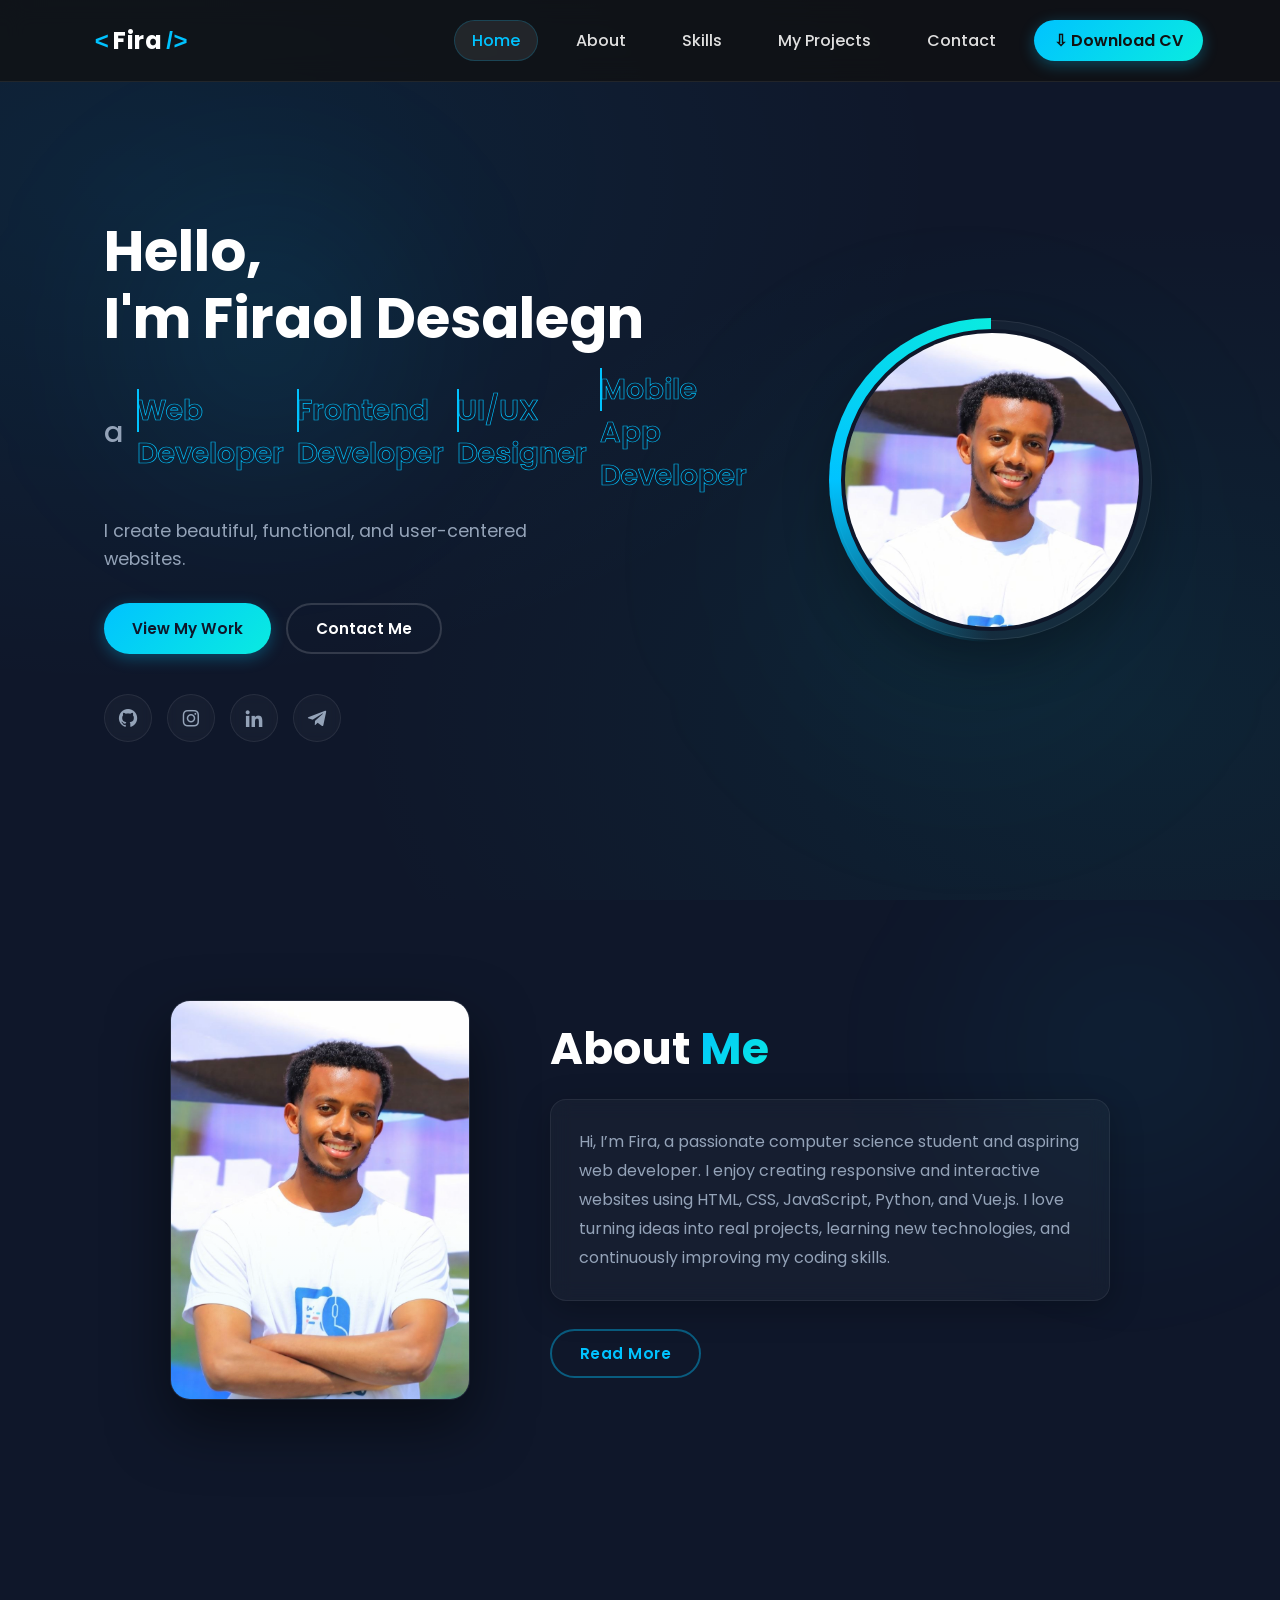
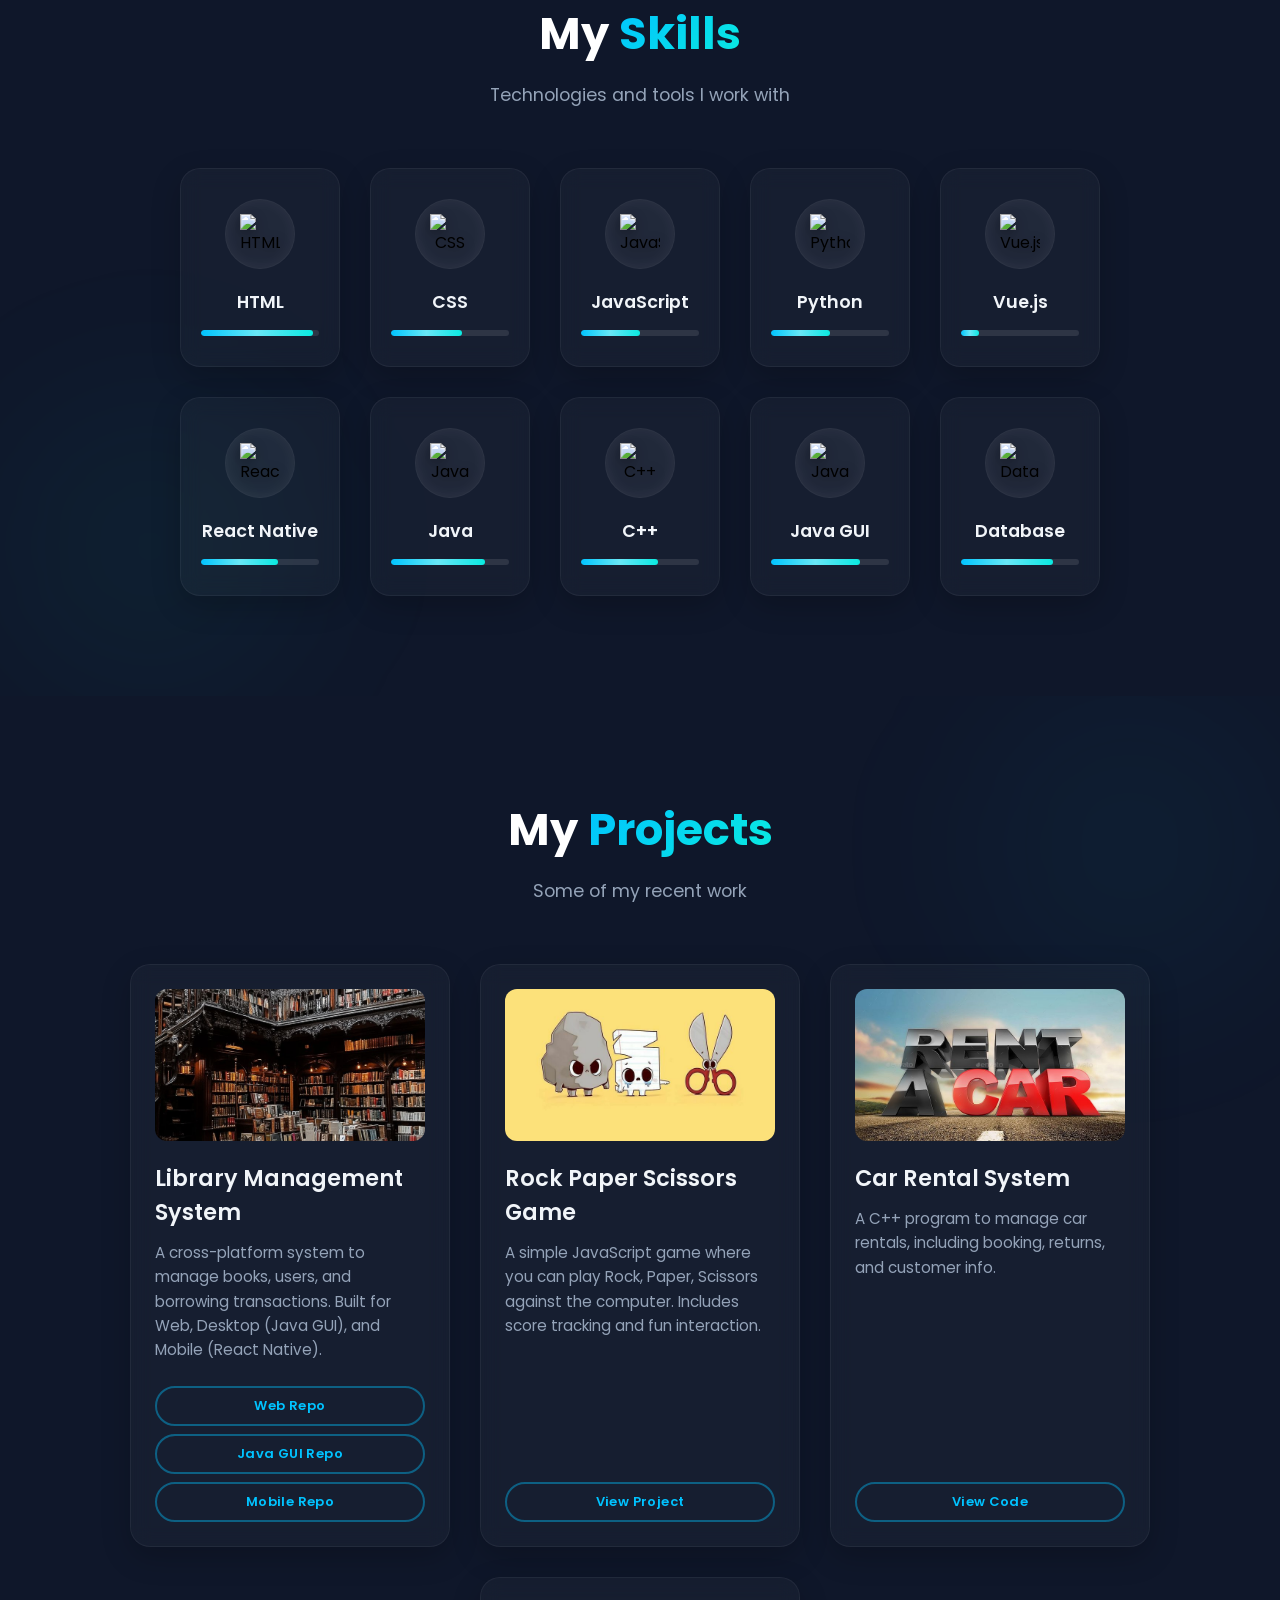
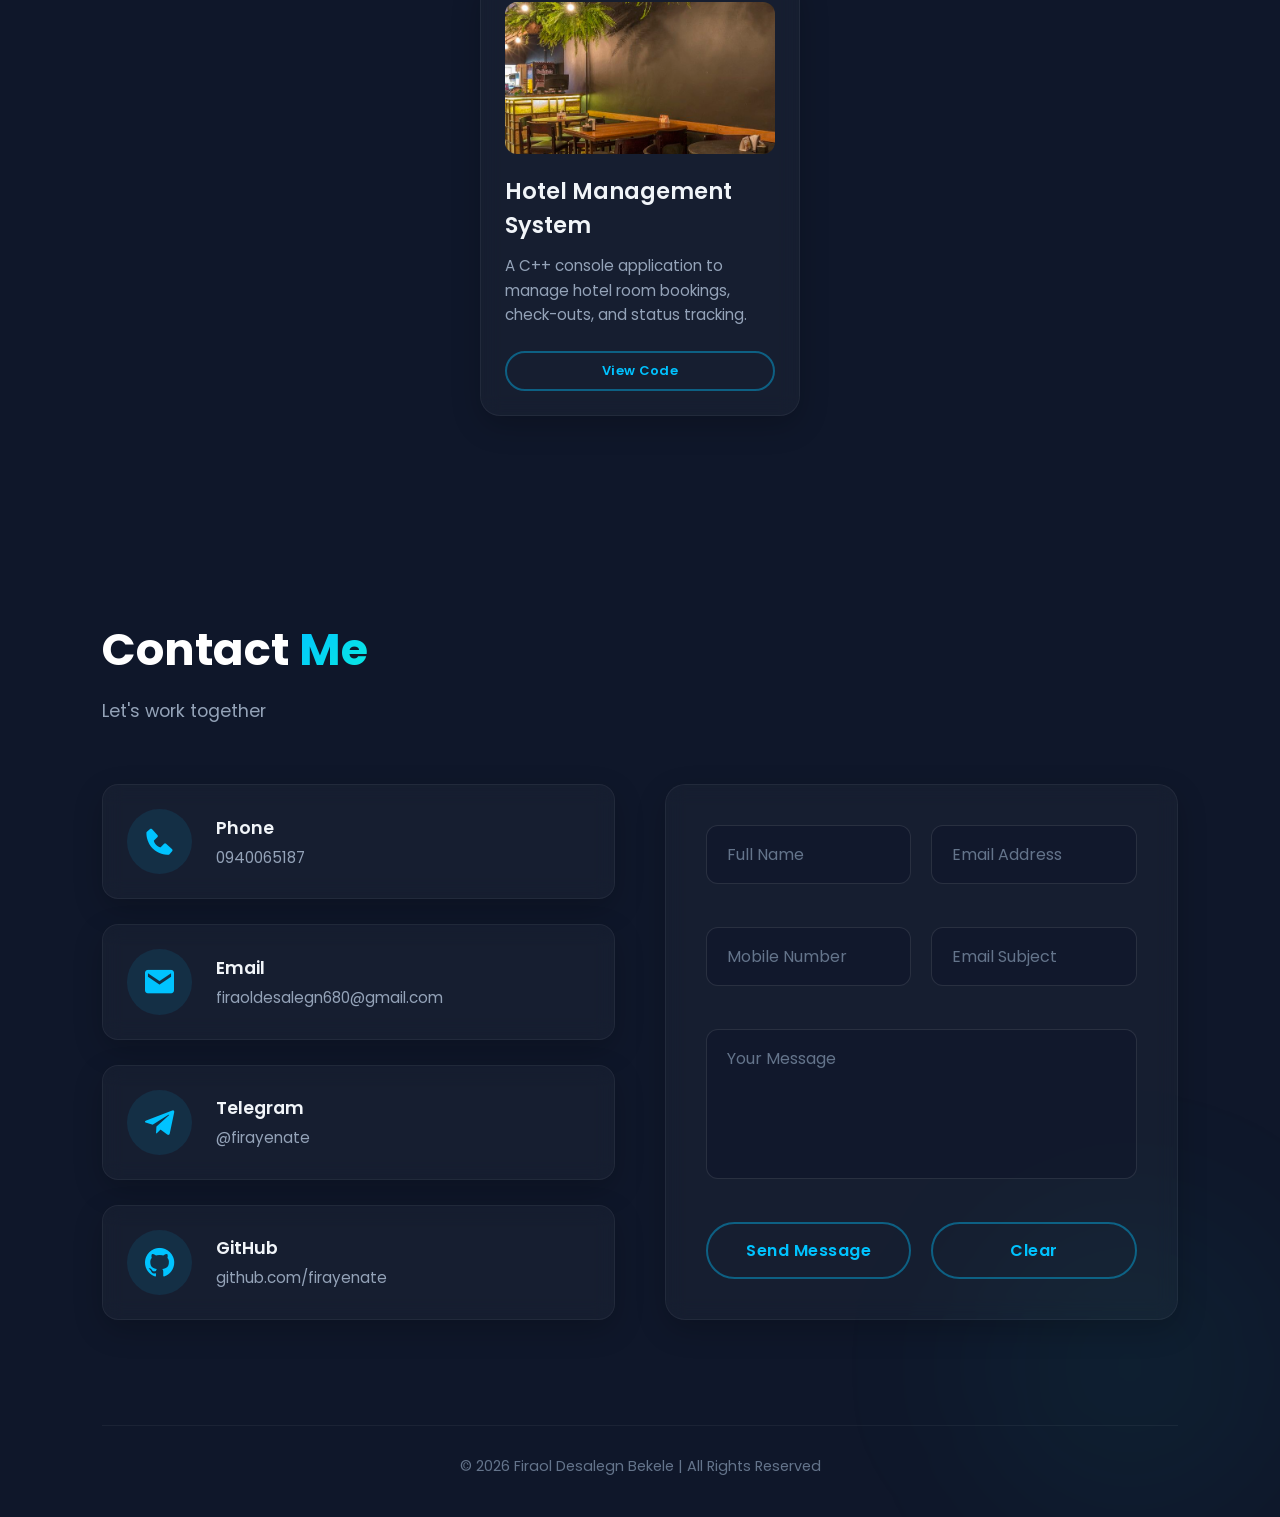
==== commit 3afa5a8a: "Add scroll animations, hero floating effect, and GitHub link to contact info" ====
--- a/index.html
+++ b/index.html
@@ -15,7 +15,7 @@
 
 <!-- NAVBAR -->
 <nav>
-<img src="pro/logooo.png" alt="Fira" width="100" height="70">
+<a href="#home" class="logo"><span class="bracket">&lt;</span>Fira<span class="bracket"> /&gt;</span></a>
 <div class="menu-toggle" id="mobile-menu">
   <i class="bx bx-menu"></i>
 </div>
@@ -26,7 +26,7 @@
   <li><a href="#works" id="wor">My Projects</a></li>
   <li><a href="#contact" id="cont">Contact</a></li>
   <li>
-    <a href="cv.pdf" download class="download-cv" id="down">
+    <a href="Firaol_Desalegn_CV.docx" download class="download-cv" id="down">
       &#8681; Download CV
     </a>
   </li>
@@ -224,14 +224,7 @@
   </div>
 </div>
 
-<div class="project-card">
-  <img src="pro/shoe.jpg" alt="Shoe Shop">
-  <h3>Shoe Shop</h3>
-  <p>A responsive online Shoe Shop website with product listings, shopping cart, and checkout functionality.</p>
-  <div style="display: flex; flex-direction: column; gap: 8px; margin-top: auto; width: 100%;">
-    <a href="#" class="btn" style="padding: 8px; font-size: 13px; text-align: center; margin-top: 0; cursor: default;" onclick="event.preventDefault();">Working...</a>
-  </div>
-</div>
+
 
 <div class="project-card">
   <img src="pro/rock.jpg" alt="Rock Paper Scissors Game">
@@ -242,21 +235,14 @@
   </div>
 </div>
 
-<div class="project-card">
-  <img src="pro/port.jpg" alt="My Portfolio">
-  <h3>My Portfolio</h3>
-  <p>My personal portfolio website showcasing my projects and skills.</p>
-  <div style="display: flex; flex-direction: column; gap: 8px; margin-top: auto; width: 100%;">
-    <a href="index.html" class="btn" style="padding: 8px; font-size: 13px; text-align: center; margin-top: 0;" target="_blank">View Project</a>
-  </div>
-</div>
+
 
 <div class="project-card">
   <img src="pro/car-rental.jpg" alt="Car Rental System">
   <h3>Car Rental System</h3>
   <p>A C++ program to manage car rentals, including booking, returns, and customer info.</p>
   <div style="display: flex; flex-direction: column; gap: 8px; margin-top: auto; width: 100%;">
-    <a href="pro/home.html" class="btn" style="padding: 8px; font-size: 13px; text-align: center; margin-top: 0;" target="_blank">View Project</a>
+    <a href="pro/car-rental.cpp" class="btn" style="padding: 8px; font-size: 13px; text-align: center; margin-top: 0;" target="_blank">View Code</a>
   </div>
 </div>
 <div class="project-card">
@@ -303,6 +289,13 @@
                         <p>@firayenate</p>
                     </div>
                 </div>
+                <div class="info-item">
+                    <i class='bx bxl-github'></i>
+                    <div>
+                        <h4>GitHub</h4>
+                        <p>github.com/firayenate</p>
+                    </div>
+                </div>
             </div>
 
             <div class="contact-form">
@@ -496,6 +489,21 @@
       el.textContent = "";
     });
   });
+
+  // Fade-in animation on scroll
+  const sections = document.querySelectorAll('section');
+  const observer = new IntersectionObserver((entries) => {
+    entries.forEach(entry => {
+      if (entry.isIntersecting) {
+        entry.target.classList.add('visible');
+      }
+    });
+  }, { threshold: 0.1 });
+
+  sections.forEach(section => {
+    section.classList.add('fade-section');
+    observer.observe(section);
+  });
 </script>
 
 </body>
--- a/sty.css
+++ b/sty.css
@@ -1266,4 +1266,32 @@
 .contact-form textarea.valid {
   border-color: #00ff88 !important;
   box-shadow: 0 0 10px rgba(0, 255, 136, 0.15) !important;
+}
+
+/* Animations */
+.fade-section {
+  opacity: 0;
+  transform: translateY(40px);
+  transition: opacity 0.8s cubic-bezier(0.4, 0, 0.2, 1), transform 0.8s cubic-bezier(0.4, 0, 0.2, 1);
+}
+
+.fade-section.visible {
+  opacity: 1;
+  transform: translateY(0);
+}
+
+@keyframes float {
+  0% {
+    transform: translateY(0px);
+  }
+  50% {
+    transform: translateY(-20px);
+  }
+  100% {
+    transform: translateY(0px);
+  }
+}
+
+.home-img .img-box {
+  animation: float 5s ease-in-out infinite;
 }
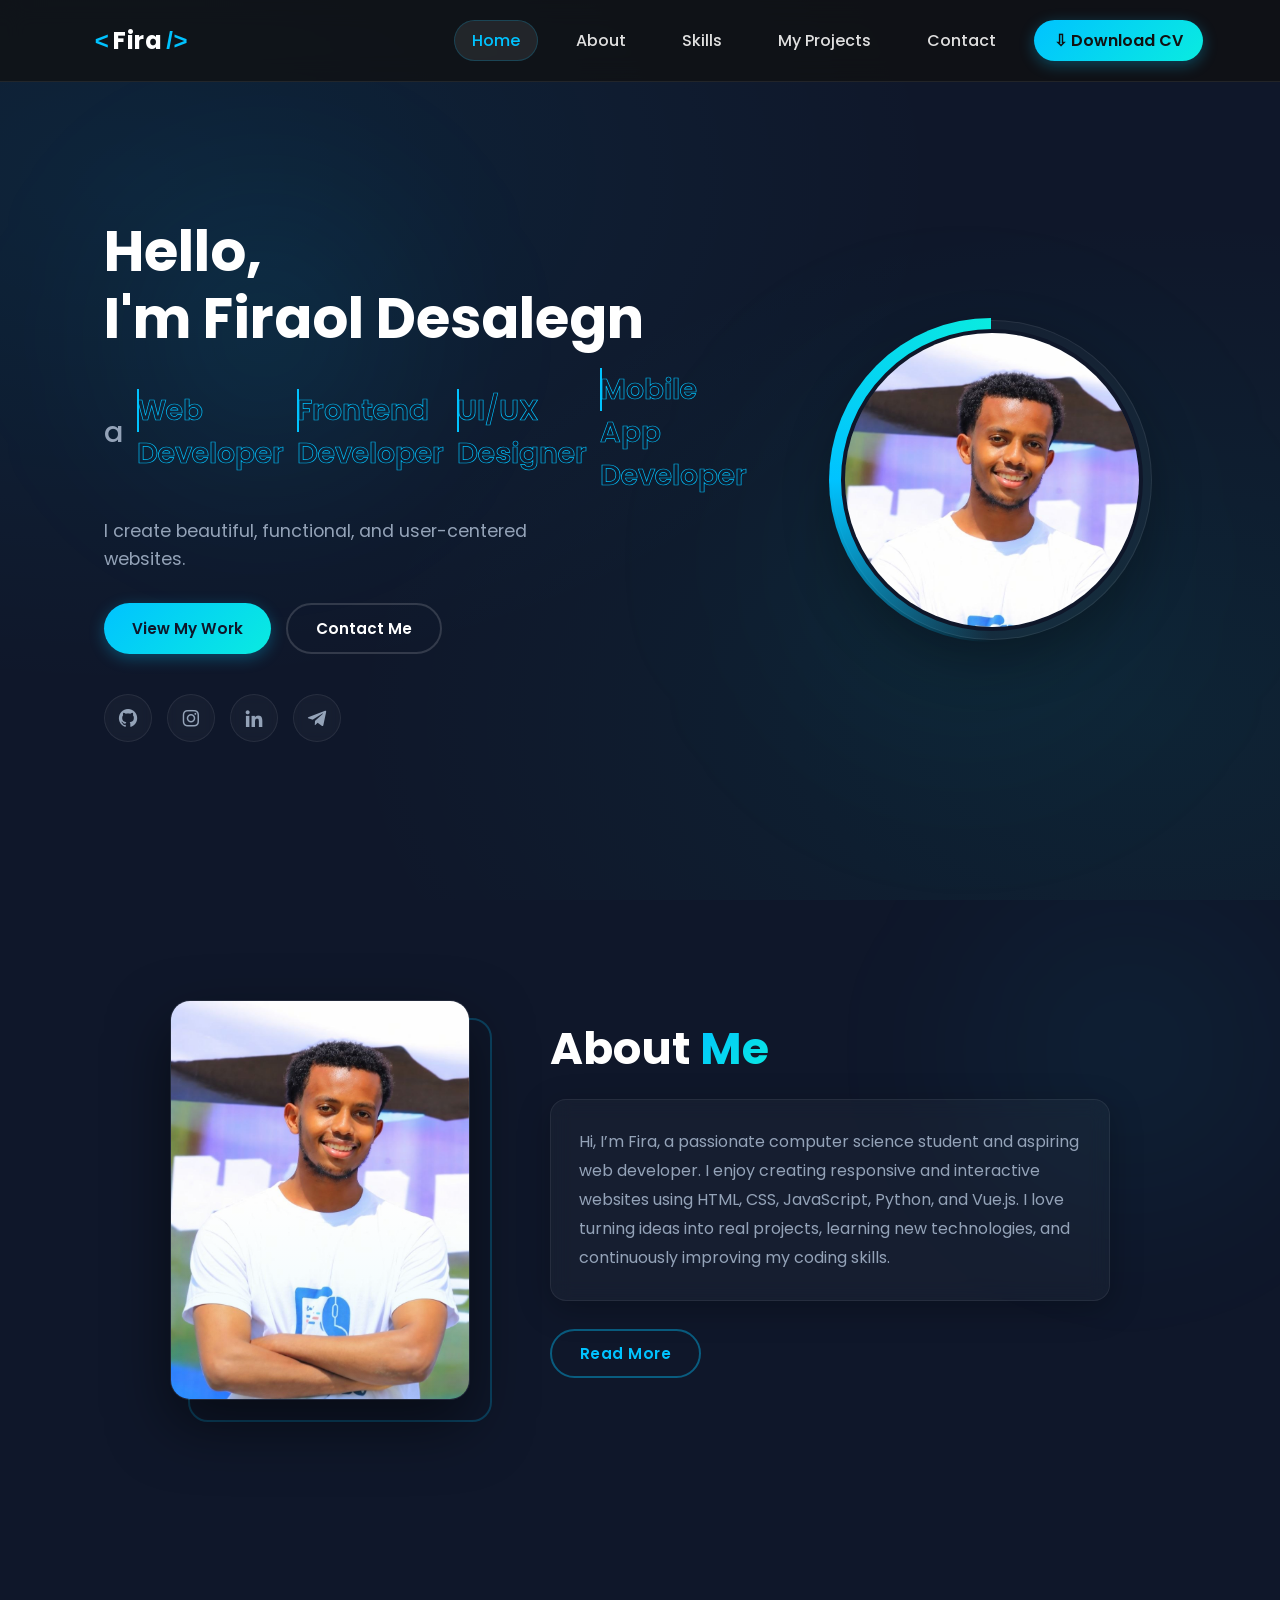
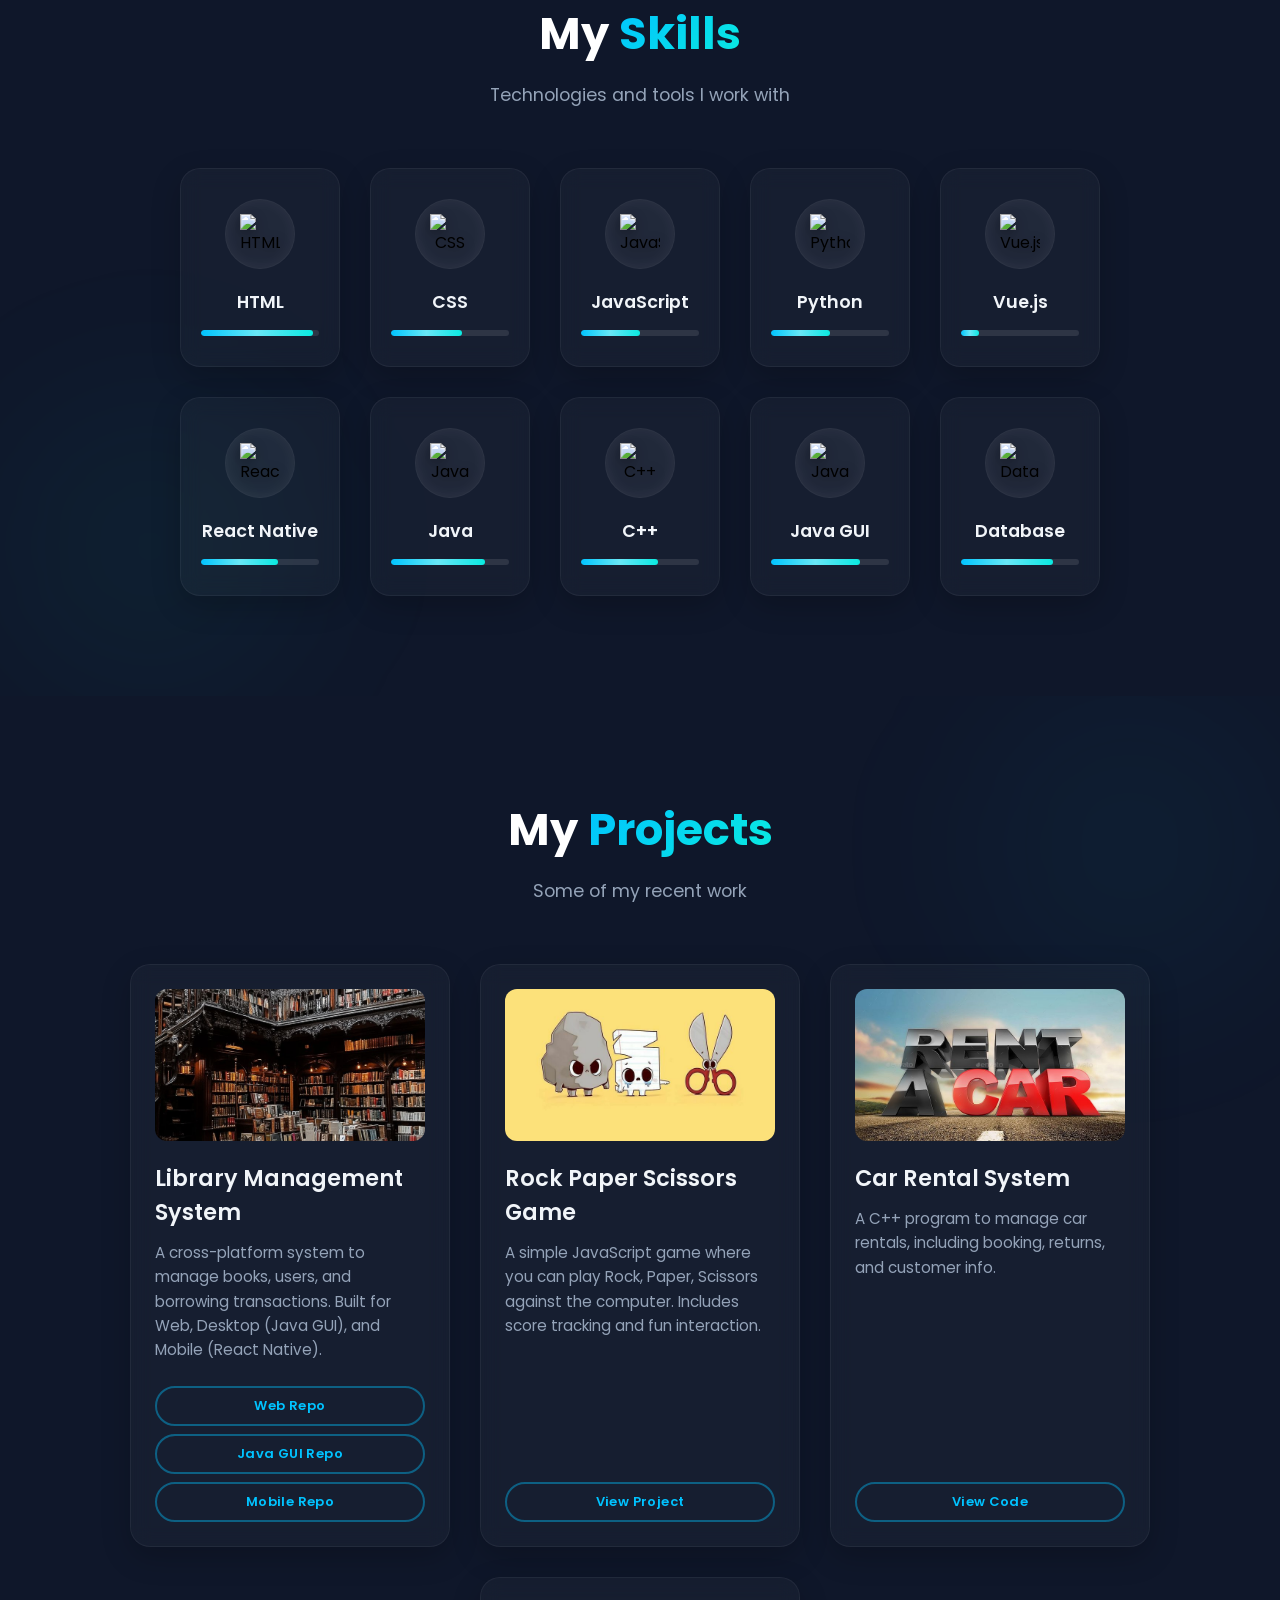
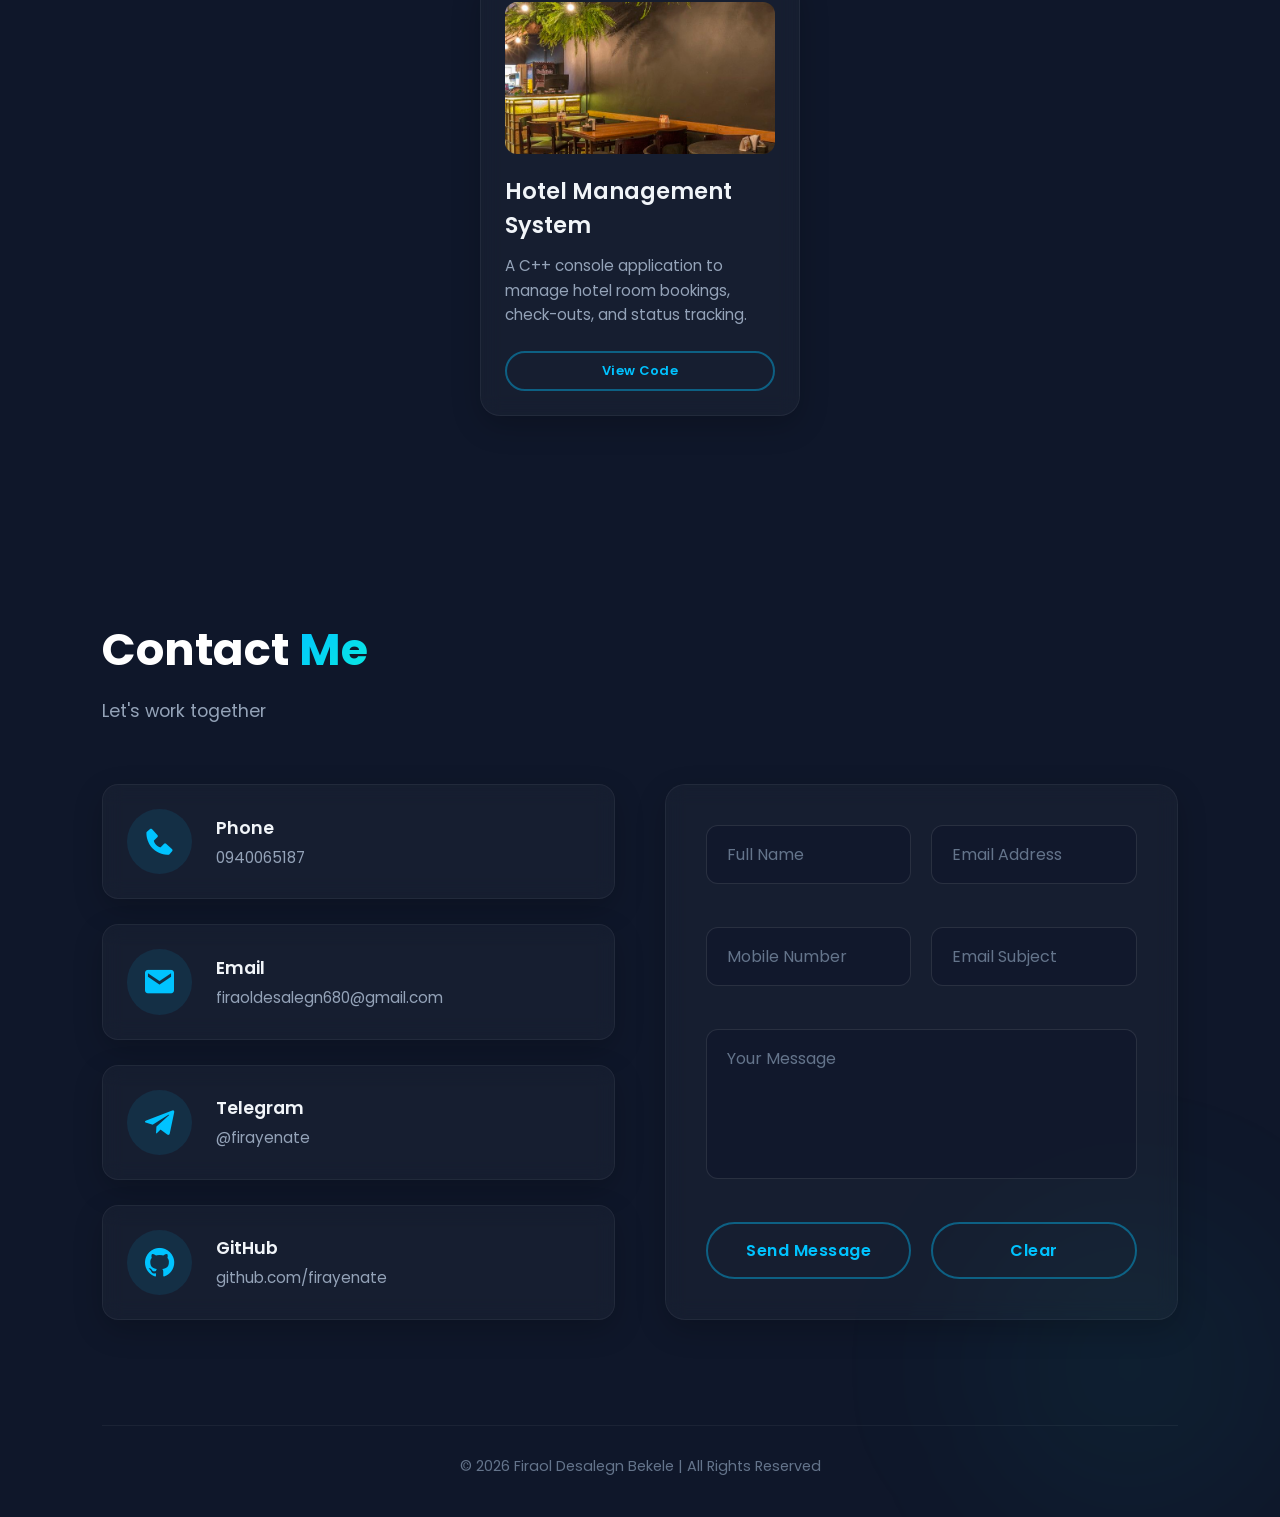
==== commit 3b462d85: "Fix mobile nav menu toggle, navigation links, overlay z-index, and contact page mobile responsive la" ====
--- a/index.html
+++ b/index.html
@@ -32,6 +32,9 @@
   </li>
 </ul>
 </nav>
+
+<!-- MOBILE MENU OVERLAY -->
+<div class="menu-overlay" id="menu-overlay"></div>
 
 <!-- HERO -->
 <section id="home" class="Home">
@@ -341,38 +344,50 @@
   const mobileMenu = document.getElementById('mobile-menu');
   const navList = document.querySelector('nav ul');
   const navLinks = document.querySelectorAll('nav ul li a');
+  const menuOverlay = document.getElementById('menu-overlay');
+
+  function openMenu() {
+    navList.classList.add('nav-active');
+    menuOverlay.classList.add('active');
+    mobileMenu.querySelector('i').className = 'bx bx-x';
+  }
+
+  function closeMenu() {
+    navList.classList.remove('nav-active');
+    menuOverlay.classList.remove('active');
+    mobileMenu.querySelector('i').className = 'bx bx-menu';
+  }
 
   // Toggle mobile menu
   mobileMenu.addEventListener('click', () => {
-    navList.classList.toggle('nav-active');
-    const icon = mobileMenu.querySelector('i');
     if (navList.classList.contains('nav-active')) {
-      icon.className = 'bx bx-x';
+      closeMenu();
     } else {
-      icon.className = 'bx bx-menu';
+      openMenu();
     }
   });
 
-  // Close mobile menu when a link is clicked
+  // Close menu when overlay is clicked
+  menuOverlay.addEventListener('click', closeMenu);
+
+  // Close mobile menu then navigate
   navLinks.forEach(link => {
     link.addEventListener('click', () => {
-      navList.classList.remove('nav-active');
-      mobileMenu.querySelector('i').className = 'bx bx-menu';
+      closeMenu();
     });
   });
 
   // Scroll spy active class
   const sections = document.querySelectorAll('section');
+
   window.addEventListener('scroll', () => {
     let current = '';
     sections.forEach(section => {
       const sectionTop = section.offsetTop;
-      const sectionHeight = section.clientHeight;
       if (window.scrollY >= sectionTop - 150) {
         current = section.getAttribute('id');
       }
     });
-
     navLinks.forEach(link => {
       link.classList.remove('active');
       if (link.getAttribute('href').slice(1) === current) {
@@ -381,9 +396,23 @@
     });
   });
 
+  // Fade-in animation on scroll
+  const observer = new IntersectionObserver((entries) => {
+    entries.forEach(entry => {
+      if (entry.isIntersecting) {
+        entry.target.classList.add('visible');
+      }
+    });
+  }, { threshold: 0.1 });
+
+  sections.forEach(section => {
+    section.classList.add('fade-section');
+    observer.observe(section);
+  });
+
   // --- ADVANCED FORM VALIDATION ---
   const contactForm = document.getElementById("contactForm");
-  
+
   const nameInput = document.getElementById("nameInput");
   const emailInput = document.getElementById("emailInput");
   const mobileInput = document.getElementById("mobileInput");
@@ -410,57 +439,34 @@
 
   function validateName() {
     const val = nameInput.value.trim();
-    if (val.length < 3) {
-      showError(nameInput, nameError, "Name must be at least 3 characters");
-      return false;
-    }
-    if (!/^[a-zA-Z\s]+$/.test(val)) {
-      showError(nameInput, nameError, "Name can only contain letters");
-      return false;
-    }
-    showSuccess(nameInput, nameError);
-    return true;
+    if (val.length < 3) { showError(nameInput, nameError, "Name must be at least 3 characters"); return false; }
+    if (!/^[a-zA-Z\s]+$/.test(val)) { showError(nameInput, nameError, "Name can only contain letters"); return false; }
+    showSuccess(nameInput, nameError); return true;
   }
 
   function validateEmail() {
     const val = emailInput.value.trim();
     const regex = /^[^\s@]+@[^\s@]+\.[^\s@]+$/;
-    if (!regex.test(val)) {
-      showError(emailInput, emailError, "Please enter a valid email address");
-      return false;
-    }
-    showSuccess(emailInput, emailError);
-    return true;
+    if (!regex.test(val)) { showError(emailInput, emailError, "Please enter a valid email address"); return false; }
+    showSuccess(emailInput, emailError); return true;
   }
 
   function validateMobile() {
     const val = mobileInput.value.trim();
-    if (val.length < 10 || !/^\d+$/.test(val)) {
-      showError(mobileInput, mobileError, "Enter a valid mobile number (min 10 digits)");
-      return false;
-    }
-    showSuccess(mobileInput, mobileError);
-    return true;
+    if (val.length < 10 || !/^\d+$/.test(val)) { showError(mobileInput, mobileError, "Enter a valid mobile number (min 10 digits)"); return false; }
+    showSuccess(mobileInput, mobileError); return true;
   }
 
   function validateSubject() {
     const val = subjectInput.value.trim();
-    if (val.length < 5) {
-      showError(subjectInput, subjectError, "Subject must be at least 5 characters");
-      return false;
-    }
-    showSuccess(subjectInput, subjectError);
-    return true;
+    if (val.length < 5) { showError(subjectInput, subjectError, "Subject must be at least 5 characters"); return false; }
+    showSuccess(subjectInput, subjectError); return true;
   }
 
   function validateMessage() {
     const val = messageInput.value.trim();
-    if (val.length < 10) {
-      showError(messageInput, messageError, "Message must be at least 10 characters");
-      return false;
-    }
-    showSuccess(messageInput, messageError);
-    return true;
+    if (val.length < 10) { showError(messageInput, messageError, "Message must be at least 10 characters"); return false; }
+    showSuccess(messageInput, messageError); return true;
   }
 
   nameInput.addEventListener("input", validateName);
@@ -475,9 +481,8 @@
     const isMobileValid = validateMobile();
     const isSubjectValid = validateSubject();
     const isMessageValid = validateMessage();
-
     if (!isNameValid || !isEmailValid || !isMobileValid || !isSubjectValid || !isMessageValid) {
-      e.preventDefault(); // Prevent form submission if there are errors
+      e.preventDefault();
     }
   });
 
@@ -489,21 +494,6 @@
       el.textContent = "";
     });
   });
-
-  // Fade-in animation on scroll
-  const sections = document.querySelectorAll('section');
-  const observer = new IntersectionObserver((entries) => {
-    entries.forEach(entry => {
-      if (entry.isIntersecting) {
-        entry.target.classList.add('visible');
-      }
-    });
-  }, { threshold: 0.1 });
-
-  sections.forEach(section => {
-    section.classList.add('fade-section');
-    observer.observe(section);
-  });
 </script>
 
 </body>
--- a/sty.css
+++ b/sty.css
@@ -30,7 +30,7 @@
 position:fixed;
 top:0;
 width:100%;
-z-index:1000;
+z-index:10000;
 transition: all 0.3s ease;
 }
 
@@ -133,41 +133,117 @@
 
 @media screen and (max-width: 768px) {
   .menu-toggle {
-    display: block;
-  }
+    display: flex;
+    align-items: center;
+    justify-content: center;
+    width: 44px;
+    height: 44px;
+    border-radius: 10px;
+    background: rgba(255, 255, 255, 0.05);
+    border: 1px solid rgba(255, 255, 255, 0.1);
+    transition: all 0.3s ease;
+  }
+
+  .menu-toggle:hover {
+    background: rgba(0, 195, 255, 0.1);
+    border-color: rgba(0, 195, 255, 0.3);
+  }
+
   nav ul {
+    display: flex;
     position: fixed;
-    top: 80px;
+    top: 0;
     right: -100%;
-    height: calc(100vh - 80px);
-    width: 250px;
-    background: rgba(17, 17, 17, 0.95);
-    backdrop-filter: blur(15px);
-    -webkit-backdrop-filter: blur(15px);
+    height: 100vh;
+    width: 260px;
+    background: rgba(10, 15, 30, 0.98);
+    backdrop-filter: blur(20px);
+    -webkit-backdrop-filter: blur(20px);
     flex-direction: column;
     align-items: center;
-    justify-content: flex-start;
-    padding-top: 40px;
-    gap: 25px;
+    justify-content: center;
+    gap: 10px;
     transition: right 0.4s cubic-bezier(0.4, 0, 0.2, 1);
-    border-left: 1px solid rgba(255, 255, 255, 0.08);
-    box-shadow: -10px 0 30px rgba(0, 0, 0, 0.5);
-  }
+    border-left: 1px solid rgba(0, 195, 255, 0.1);
+    box-shadow: -10px 0 40px rgba(0, 0, 0, 0.6);
+    z-index: 10001;
+    padding: 0;
+    margin: 0;
+  }
+
   nav ul.nav-active {
     right: 0;
   }
-  nav a {
-    width: 80%;
-    justify-content: center;
-  }
+
   nav ul li {
-    width: 100%;
+    width: 85%;
     display: flex;
     justify-content: center;
-  }
+    opacity: 0;
+    transform: translateX(30px);
+    transition: opacity 0.3s ease, transform 0.3s ease;
+  }
+
+  nav ul.nav-active li {
+    opacity: 1;
+    transform: translateX(0);
+  }
+
+  nav ul.nav-active li:nth-child(1) { transition-delay: 0.05s; }
+  nav ul.nav-active li:nth-child(2) { transition-delay: 0.10s; }
+  nav ul.nav-active li:nth-child(3) { transition-delay: 0.15s; }
+  nav ul.nav-active li:nth-child(4) { transition-delay: 0.20s; }
+  nav ul.nav-active li:nth-child(5) { transition-delay: 0.25s; }
+  nav ul.nav-active li:nth-child(6) { transition-delay: 0.30s; }
+
+  nav ul li a {
+    width: 100%;
+    text-align: center;
+    justify-content: center;
+    padding: 14px 20px;
+    font-size: 1.05rem;
+    border-radius: 12px;
+    border: 1px solid transparent;
+    transition: all 0.3s ease;
+  }
+
+  nav ul li a:hover {
+    background: rgba(0, 195, 255, 0.07);
+    border-color: rgba(0, 195, 255, 0.15);
+    color: #00c3ff;
+  }
+
+  nav ul li a.active {
+    background: rgba(0, 195, 255, 0.1);
+    border-color: rgba(0, 195, 255, 0.25);
+    color: #00c3ff;
+  }
+
   nav ul li a.download-cv {
-    width: 80%;
+    width: 100%;
     justify-content: center;
+    text-align: center;
+    margin-top: 6px;
+  }
+
+  /* Overlay behind the menu */
+  .menu-overlay {
+    display: none;
+    position: fixed;
+    inset: 0;
+    background: rgba(0, 0, 0, 0.15);
+    z-index: 9999;
+    pointer-events: none;
+  }
+
+  .menu-overlay.active {
+    display: block;
+    pointer-events: auto;
+  }
+
+  @keyframes overlay-fade-in {
+    from { opacity: 0; }
+    to   { opacity: 1; }
   }
 }
 
@@ -1215,15 +1291,104 @@
   color: #fff;
 }
 
-/* RESPONSIVE */
+/* RESPONSIVE — tablet */
 @media screen and (max-width: 992px) {
+  .contact {
+    padding: 80px 5% 40px 5%;
+  }
+
   .contact-container {
     flex-direction: column;
     gap: 40px;
   }
-  
+
+  .contact-info, .contact-form {
+    flex: 1 1 100%;
+  }
+
   .contact-form .input-box {
     flex-direction: column;
+  }
+}
+
+/* RESPONSIVE — phone */
+@media screen and (max-width: 600px) {
+  .contact {
+    padding: 80px 4% 30px 4%;
+  }
+
+  .contact-container {
+    gap: 28px;
+  }
+
+  .contact-info .info-item {
+    padding: 16px;
+    margin-bottom: 14px;
+    border-radius: 14px;
+    flex-direction: row;
+    align-items: center;
+    gap: 14px;
+  }
+
+  .contact-info .info-item i {
+    font-size: 1.6rem;
+    padding: 12px;
+    margin-right: 0;
+    flex-shrink: 0;
+  }
+
+  .contact-info .info-item h4 {
+    font-size: 0.95rem;
+    margin-bottom: 2px;
+  }
+
+  .contact-info .info-item p {
+    font-size: 0.82rem;
+    word-break: break-all;
+  }
+
+  .contact-form form {
+    padding: 22px 16px;
+    gap: 14px;
+    border-radius: 16px;
+  }
+
+  .contact-form .input-box {
+    flex-direction: column;
+    gap: 14px;
+  }
+
+  .contact-form input[type="text"],
+  .contact-form input[type="email"],
+  .contact-form input[type="tel"],
+  .contact-form textarea {
+    padding: 13px 14px;
+    font-size: 0.9rem;
+    border-radius: 10px;
+  }
+
+  .contact-form textarea {
+    height: 120px;
+  }
+
+  .contact-form .btn {
+    font-size: 0.9rem;
+    padding: 12px;
+    border-radius: 25px;
+    width: 100%;
+    margin-top: 4px;
+  }
+
+  /* Send & Clear buttons side by side */
+  div[style*="display: flex"][style*="gap: 20px"] {
+    flex-direction: row !important;
+    gap: 10px !important;
+  }
+
+  footer {
+    margin-top: 50px;
+    font-size: 0.8rem;
+    padding: 20px 10px;
   }
 }
 
